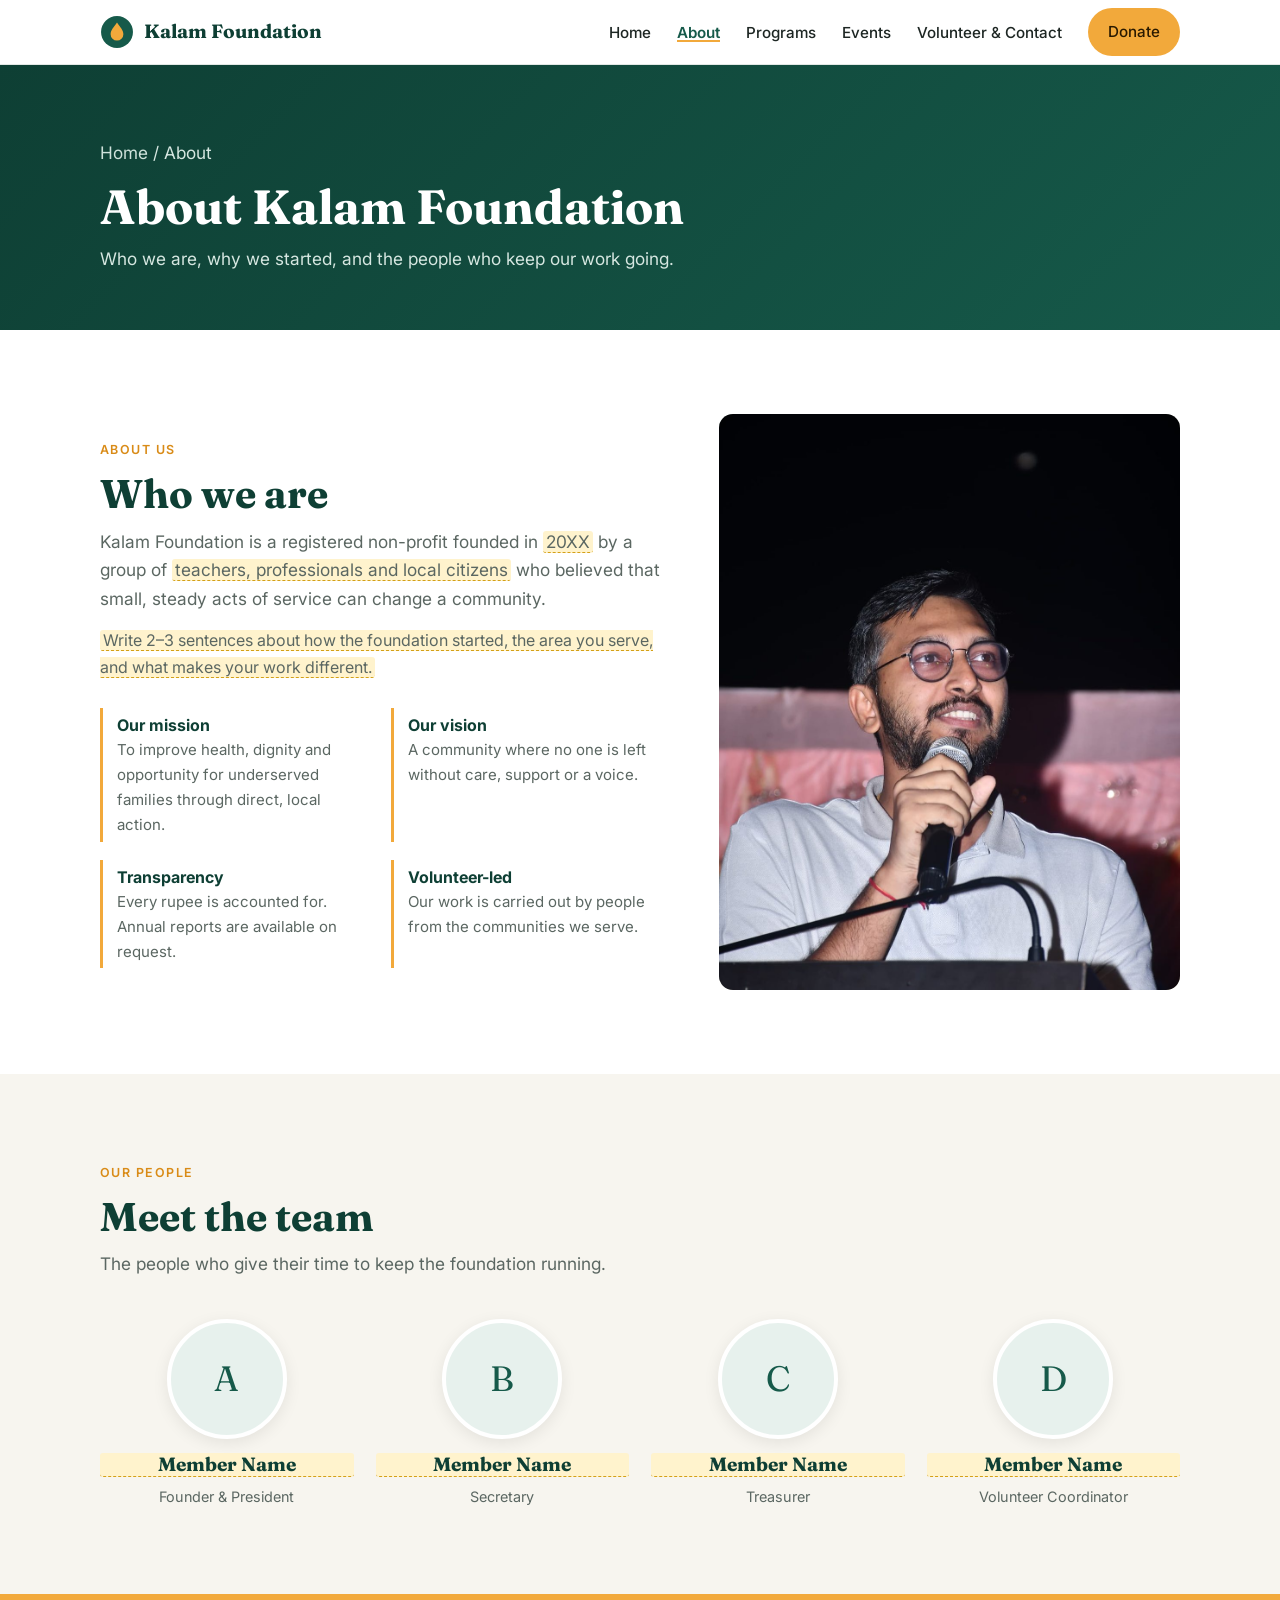
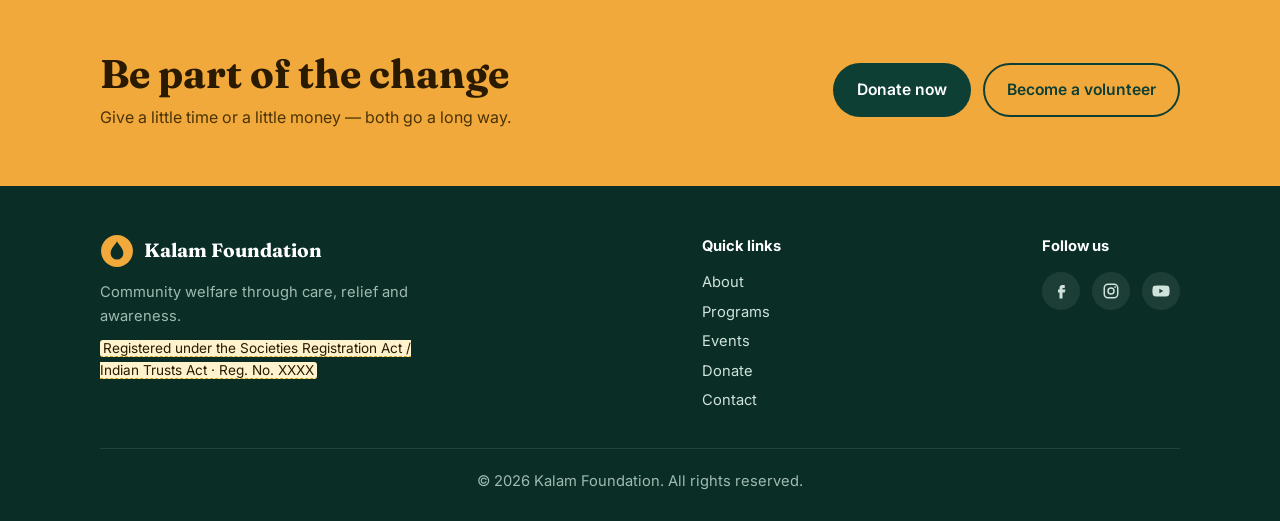
==== about.html @ 5aa760fb "Add files via upload" ====
<!doctype html>
<html lang="en">
<head>
<meta charset="utf-8">
<meta name="viewport" content="width=device-width, initial-scale=1">
<title>About Us — Kalam Foundation</title>
<meta name="description" content="Our story, mission and the team behind Kalam Foundation.">
<meta property="og:title" content="Kalam Foundation">
<meta property="og:description" content="Community welfare through health camps, relief drives and awareness programs.">
<link rel="icon" href="data:image/svg+xml,<svg xmlns='http://www.w3.org/2000/svg' viewBox='0 0 64 64'><circle cx='32' cy='32' r='30' fill='%23165a4a'/><path d='M32 14c-6 9-12 14-12 22a12 12 0 0 0 24 0c0-8-6-13-12-22z' fill='%23f2a93b'/></svg>">
<link rel="preconnect" href="https://fonts.googleapis.com">
<link rel="preconnect" href="https://fonts.gstatic.com" crossorigin>
<link href="https://fonts.googleapis.com/css2?family=Fraunces:opsz,wght@9..144,600;9..144,700&family=Inter:wght@400;500;600&display=swap" rel="stylesheet">
<link rel="stylesheet" href="style.css">
</head>
<body>
<!-- HOW TO EDIT: yellow-highlighted text (class="ph") is placeholder. Replace it, then delete class="ph". Styles are in style.css, scripts in main.js. -->
<header>
  <nav class="wrap nav">
    <a href="index.html" class="brand">
      <svg viewBox="0 0 64 64" aria-hidden="true"><circle cx="32" cy="32" r="30" fill="#165a4a"/><path d="M32 14c-6 9-12 14-12 22a12 12 0 0 0 24 0c0-8-6-13-12-22z" fill="#f2a93b"/></svg>
      Kalam Foundation
    </a>
    <button class="burger" aria-label="Open menu" onclick="document.querySelector('.menu').classList.toggle('open')"><span></span><span></span><span></span></button>
    <ul class="menu">
      <li><a href="index.html" data-page="index">Home</a></li>
      <li><a href="about.html" data-page="about">About</a></li>
      <li><a href="programs.html" data-page="programs">Programs</a></li>
      <li><a href="events.html" data-page="events">Events</a></li>
      <li><a href="contact.html" data-page="contact">Volunteer &amp; Contact</a></li>
      <li><a href="donate.html" class="btn btn-primary">Donate</a></li>
    </ul>
  </nav>
</header>

<main>

<section class="page-hero">
  <div class="wrap">
    <p class="crumbs"><a href="index.html">Home</a> / About</p>
    <h1>About Kalam Foundation</h1>
    <p>Who we are, why we started, and the people who keep our work going.</p>
  </div>
</section>


<!-- ABOUT -->
<section id="about">
  <div class="wrap about-grid">
    <div>
      <span class="eyebrow">About us</span>
      <h2>Who we are</h2>
      <p class="lead">Kalam Foundation is a registered non-profit founded in <span class="ph">20XX</span> by a group of <span class="ph">teachers, professionals and local citizens</span> who believed that small, steady acts of service can change a community.</p>
      <p style="margin-top:14px;color:var(--muted)"><span class="ph">Write 2–3 sentences about how the foundation started, the area you serve, and what makes your work different.</span></p>
      <div class="pillars">
        <div class="pillar"><strong>Our mission</strong><p>To improve health, dignity and opportunity for underserved families through direct, local action.</p></div>
        <div class="pillar"><strong>Our vision</strong><p>A community where no one is left without care, support or a voice.</p></div>
        <div class="pillar"><strong>Transparency</strong><p>Every rupee is accounted for. Annual reports are available on request.</p></div>
        <div class="pillar"><strong>Volunteer-led</strong><p>Our work is carried out by people from the communities we serve.</p></div>
      </div>
    </div>
    <img class="photo" src="images/speaker.jpg" alt="Speaker addressing the audience at a Kalam Foundation event" loading="lazy" style="object-fit:cover;aspect-ratio:4/5;object-position:center 30%">
  </div>
</section>

<!-- TEAM -->
<section id="team" class="soft">
  <div class="wrap">
    <span class="eyebrow">Our people</span>
    <h2>Meet the team</h2>
    <p class="lead">The people who give their time to keep the foundation running.</p>
    <div class="team">
      <div class="member"><div class="avatar">A</div><h3 class="ph">Member Name</h3><span>Founder &amp; President</span></div>
      <div class="member"><div class="avatar">B</div><h3 class="ph">Member Name</h3><span>Secretary</span></div>
      <div class="member"><div class="avatar">C</div><h3 class="ph">Member Name</h3><span>Treasurer</span></div>
      <div class="member"><div class="avatar">D</div><h3 class="ph">Member Name</h3><span>Volunteer Coordinator</span></div>
    </div>
    <!-- To use a real photo, replace <div class="avatar">A</div> with:
         <img class="avatar" src="images/name.jpg" alt="Member Name" style="object-fit:cover"> -->
  </div>
</section>

<section class="cta-band">
  <div class="wrap">
    <div><h2>Be part of the change</h2><p>Give a little time or a little money — both go a long way.</p></div>
    <div class="ctas"><a href="donate.html" class="btn btn-dark">Donate now</a><a href="contact.html#volunteer" class="btn btn-outline">Become a volunteer</a></div>
  </div>
</section>


</main>

<footer>
  <div class="wrap">
    <div class="foot">
      <div style="max-width:340px">
        <a href="index.html" class="brand"><svg viewBox="0 0 64 64" aria-hidden="true"><circle cx="32" cy="32" r="30" fill="#f2a93b"/><path d="M32 14c-6 9-12 14-12 22a12 12 0 0 0 24 0c0-8-6-13-12-22z" fill="#0a2e26"/></svg>Kalam Foundation</a>
        <p style="margin-top:12px">Community welfare through care, relief and awareness.</p>
        <p style="margin-top:8px;font-size:.85rem"><span class="ph">Registered under the Societies Registration Act / Indian Trusts Act · Reg. No. XXXX</span></p>
      </div>
      <div>
        <strong style="color:#fff">Quick links</strong>
        <p style="margin-top:10px;line-height:2"><a href="about.html">About</a><br><a href="programs.html">Programs</a><br><a href="events.html">Events</a><br><a href="donate.html">Donate</a><br><a href="contact.html">Contact</a></p>
      </div>
      <div>
        <strong style="color:#fff">Follow us</strong>
        <div class="social">
          <a href="#" aria-label="Facebook"><svg viewBox="0 0 24 24"><path d="M14 8h3V4h-3a4 4 0 0 0-4 4v2H8v4h2v8h4v-8h3l1-4h-4V8z"/></svg></a>
          <a href="#" aria-label="Instagram"><svg viewBox="0 0 24 24"><path d="M12 7a5 5 0 1 0 0 10 5 5 0 0 0 0-10zm0 8a3 3 0 1 1 0-6 3 3 0 0 1 0 6zm5.5-9.5a1.2 1.2 0 1 0 0 2.4 1.2 1.2 0 0 0 0-2.4zM16 2H8a6 6 0 0 0-6 6v8a6 6 0 0 0 6 6h8a6 6 0 0 0 6-6V8a6 6 0 0 0-6-6zm4 14a4 4 0 0 1-4 4H8a4 4 0 0 1-4-4V8a4 4 0 0 1 4-4h8a4 4 0 0 1 4 4z"/></svg></a>
          <a href="#" aria-label="YouTube"><svg viewBox="0 0 24 24"><path d="M23 7.2a3 3 0 0 0-2.1-2.1C19 4.6 12 4.6 12 4.6s-7 0-8.9.5A3 3 0 0 0 1 7.2 31 31 0 0 0 .5 12a31 31 0 0 0 .5 4.8 3 3 0 0 0 2.1 2.1c1.9.5 8.9.5 8.9.5s7 0 8.9-.5a3 3 0 0 0 2.1-2.1 31 31 0 0 0 .5-4.8 31 31 0 0 0-.5-4.8zM9.8 15V9l5.2 3z"/></svg></a>
        </div>
      </div>
    </div>
    <p class="copyright">© <span class="yr"></span> Kalam Foundation. All rights reserved.</p>
  </div>
</footer>
<script src="main.js"></script>
</body>
</html>
---- style.css ----
:root{
  --green:#165a4a; --green-dk:#0e3f34; --green-lt:#e7f1ed;
  --saffron:#f2a93b; --saffron-dk:#d98b17;
  --ink:#1d2623; --muted:#5b6762; --line:#e2e8e5;
  --bg:#ffffff; --bg-soft:#f7f5ef; --radius:14px;
  --max:1120px;
}
*{box-sizing:border-box;margin:0;padding:0}
html{scroll-behavior:smooth}
body{font-family:Inter,system-ui,sans-serif;color:var(--ink);background:var(--bg);line-height:1.65;font-size:16px}
img{max-width:100%;display:block}
a{color:var(--green)}
h1,h2,h3{font-family:Fraunces,Georgia,serif;line-height:1.2;color:var(--green-dk)}
h2{font-size:clamp(1.8rem,3.5vw,2.5rem);margin-bottom:.6rem}
h3{font-size:1.2rem;margin-bottom:.4rem}
.wrap{max-width:var(--max);margin:0 auto;padding:0 20px}
section{padding:84px 0;scroll-margin-top:64px}
.soft{background:var(--bg-soft)}
.eyebrow{display:inline-block;font-size:.78rem;font-weight:600;letter-spacing:.12em;text-transform:uppercase;color:var(--saffron-dk);margin-bottom:.6rem}
.lead{color:var(--muted);font-size:1.08rem;max-width:640px}
.ph{background:#fff3cd;border-bottom:1px dashed #d4a017;padding:0 3px;border-radius:3px} /* placeholder text — replace and remove class */

/* Buttons */
.btn{display:inline-flex;align-items:center;gap:8px;padding:12px 22px;border-radius:999px;font-weight:600;text-decoration:none;border:2px solid transparent;cursor:pointer;font-size:.98rem;transition:.2s}
.btn-primary{background:var(--saffron);color:#2a1a00}
.btn-primary:hover{background:var(--saffron-dk)}
.btn-ghost{border-color:currentColor;color:#fff}
.btn-ghost:hover{background:rgba(255,255,255,.12)}
.btn-green{background:var(--green);color:#fff}
.btn-green:hover{background:var(--green-dk)}

/* Header */
header{position:sticky;top:0;z-index:50;background:rgba(255,255,255,.95);backdrop-filter:blur(8px);border-bottom:1px solid var(--line)}
.nav{display:flex;align-items:center;justify-content:space-between;height:64px}
.brand{display:flex;align-items:center;gap:10px;text-decoration:none;font-family:Fraunces,serif;font-weight:700;font-size:1.2rem;color:var(--green-dk)}
.brand svg{width:34px;height:34px}
.menu{display:flex;gap:26px;list-style:none;align-items:center}
.menu a{text-decoration:none;color:var(--ink);font-weight:500;font-size:.95rem}
.menu a:hover{color:var(--green)}
.menu .btn{padding:9px 18px;color:#2a1a00}
.burger{display:none;background:none;border:0;cursor:pointer;padding:8px}
.burger span{display:block;width:24px;height:2px;background:var(--ink);margin:5px 0;transition:.2s}

/* Hero */
.hero{background:linear-gradient(135deg,var(--green-dk),var(--green) 60%,#21705d);color:#fff;padding:96px 0 0;position:relative;overflow:hidden}
.hero::after{content:"";position:absolute;right:-120px;top:-120px;width:420px;height:420px;border-radius:50%;background:radial-gradient(circle,rgba(242,169,59,.35),transparent 70%)}
.hero h1{color:#fff;font-size:clamp(2.3rem,5.5vw,3.8rem);max-width:760px}
.hero h1 em{font-style:normal;color:var(--saffron)}
.hero p{color:#d6e7e1;font-size:1.15rem;max-width:600px;margin:18px 0 30px}
.hero .ctas{display:flex;gap:14px;flex-wrap:wrap}
.stats{display:grid;grid-template-columns:repeat(4,1fr);gap:1px;background:rgba(255,255,255,.15);border-radius:var(--radius) var(--radius) 0 0;margin-top:72px;overflow:hidden;position:relative;z-index:1}
.stat{background:var(--green-dk);padding:26px 20px;text-align:center}
.stat b{display:block;font-family:Fraunces,serif;font-size:2rem;color:var(--saffron)}
.stat span{color:#c4dad2;font-size:.9rem}

/* About */
.about-grid{display:grid;grid-template-columns:1.1fr .9fr;gap:56px;align-items:center}
.photo{background:linear-gradient(135deg,#d9e8e2,#f3e6cc);border-radius:var(--radius);display:flex;align-items:center;justify-content:center;color:var(--muted);font-size:.9rem;text-align:center;aspect-ratio:4/3}
.pillars{display:grid;grid-template-columns:1fr 1fr;gap:18px;margin-top:28px}
.pillar{border-left:3px solid var(--saffron);padding:4px 0 4px 14px}
.pillar strong{display:block;color:var(--green-dk)}
.pillar p{color:var(--muted);font-size:.94rem}

/* Programs */
.cards{display:grid;grid-template-columns:repeat(3,1fr);gap:22px;margin-top:40px}
.card{background:#fff;border:1px solid var(--line);border-radius:var(--radius);padding:28px;transition:.2s}
.card:hover{transform:translateY(-4px);box-shadow:0 12px 30px rgba(22,90,74,.1)}
.icon{width:50px;height:50px;border-radius:12px;background:var(--green-lt);display:flex;align-items:center;justify-content:center;margin-bottom:16px}
.icon svg{width:26px;height:26px;stroke:var(--green);fill:none;stroke-width:2;stroke-linecap:round;stroke-linejoin:round}
.card p{color:var(--muted);font-size:.95rem}

/* Events */
.events{display:grid;grid-template-columns:repeat(3,1fr);gap:20px;margin-top:40px}
.event{display:flex;gap:16px;background:#fff;border-radius:var(--radius);padding:20px;border:1px solid var(--line)}
.date{flex:none;width:62px;text-align:center;background:var(--green);color:#fff;border-radius:10px;padding:8px 0;line-height:1.1}
.date b{display:block;font-size:1.5rem;font-family:Fraunces,serif}
.date small{font-size:.75rem;text-transform:uppercase;letter-spacing:.08em}
.event p{color:var(--muted);font-size:.9rem}
.gallery{display:grid;grid-template-columns:repeat(4,1fr);gap:12px;margin-top:48px}
.gallery .photo{aspect-ratio:1}
.gallery .photo:nth-child(1){grid-column:span 2;grid-row:span 2;aspect-ratio:auto}

/* Team */
.team{display:grid;grid-template-columns:repeat(4,1fr);gap:22px;margin-top:40px}
.member{text-align:center}
.avatar{width:120px;height:120px;border-radius:50%;margin:0 auto 14px;background:var(--green-lt);display:flex;align-items:center;justify-content:center;font-family:Fraunces,serif;font-size:2.2rem;color:var(--green);border:4px solid #fff;box-shadow:0 4px 16px rgba(0,0,0,.08)}
.member span{color:var(--muted);font-size:.9rem}

/* Donate */
.donate{background:var(--green-dk);color:#fff}
.donate h2{color:#fff}
.donate .lead{color:#c4dad2}
.donate-grid{display:grid;grid-template-columns:1fr 1fr;gap:28px;margin-top:40px}
.panel{background:rgba(255,255,255,.06);border:1px solid rgba(255,255,255,.14);border-radius:var(--radius);padding:30px}
.panel h3{color:#fff}
.qr{width:180px;height:180px;background:#fff;border-radius:12px;margin:18px 0;display:flex;align-items:center;justify-content:center;color:#666;font-size:.85rem;text-align:center;padding:10px}
.upi{display:flex;gap:10px;align-items:center;flex-wrap:wrap}
.upi code{background:rgba(255,255,255,.1);padding:8px 12px;border-radius:8px;font-size:1rem}
.copy{background:var(--saffron);border:0;border-radius:8px;padding:8px 14px;font-weight:600;cursor:pointer}
.bank{width:100%;border-collapse:collapse;margin-top:12px}
.bank td{padding:10px 0;border-bottom:1px solid rgba(255,255,255,.12);font-size:.95rem}
.bank td:first-child{color:#a9c5bb;width:42%}
.note{margin-top:18px;font-size:.88rem;color:#a9c5bb}
.donate .ph,.stat .ph,.date .ph,footer .ph{color:#2a1a00}

/* Volunteer & Contact */
.vc-grid{display:grid;grid-template-columns:1.2fr .8fr;gap:48px;margin-top:40px}
form{display:grid;grid-template-columns:1fr 1fr;gap:16px}
label{font-size:.88rem;font-weight:600;display:block;margin-bottom:6px}
input,select,textarea{width:100%;padding:12px 14px;border:1px solid var(--line);border-radius:10px;font:inherit;background:#fff}
input:focus,select:focus,textarea:focus{outline:2px solid var(--green);border-color:transparent}
.full{grid-column:1/-1}
.contact-list{list-style:none;display:grid;gap:18px}
.contact-list li{display:flex;gap:14px}
.contact-list .icon{flex:none;margin:0;width:44px;height:44px}
.contact-list small{display:block;color:var(--muted)}
.map{margin-top:24px;border-radius:var(--radius);overflow:hidden;aspect-ratio:16/10}
.wa{background:#25d366;color:#fff;margin-top:20px}
.wa:hover{background:#1ebe5b}

/* Footer */
footer{background:#0a2e26;color:#9fbab1;padding:48px 0 28px;font-size:.92rem}
.foot{display:flex;justify-content:space-between;gap:30px;flex-wrap:wrap}
footer .brand{color:#fff}
footer a{color:#cfe2db;text-decoration:none}
.social{display:flex;gap:12px;margin-top:14px}
.social a{width:38px;height:38px;border-radius:50%;background:rgba(255,255,255,.08);display:flex;align-items:center;justify-content:center}
.social svg{width:18px;height:18px;fill:#cfe2db}
.copyright{border-top:1px solid rgba(255,255,255,.1);margin-top:32px;padding-top:20px;text-align:center}

/* Responsive */
@media (max-width:900px){
  .about-grid,.donate-grid,.vc-grid{grid-template-columns:1fr}
  .cards,.events{grid-template-columns:1fr 1fr}
  .team{grid-template-columns:1fr 1fr}
  .stats{grid-template-columns:1fr 1fr}
}
@media (max-width:760px){
  .burger{display:block}
  .menu{position:fixed;inset:64px 0 auto 0;flex-direction:column;background:#fff;padding:20px;gap:18px;border-bottom:1px solid var(--line);transform:translateY(-130%);transition:.25s}
  .menu.open{transform:none}
  section{padding:64px 0}
  .cards,.events,form{grid-template-columns:1fr}
  .gallery{grid-template-columns:1fr 1fr}
  .pillars{grid-template-columns:1fr}
}
/* Slider */
.ks-section{padding:48px 20px 0}
.ks{position:relative;max-width:1120px;margin:0 auto;border-radius:16px;overflow:hidden;aspect-ratio:16/7;background:linear-gradient(135deg,#d9e8e2,#f3e6cc);touch-action:pan-y}
.ks-track{display:flex;height:100%;transition:transform .6s ease}
.ks-slide{flex:0 0 100%;height:100%;position:relative;margin:0}
.ks-slide img{width:100%;height:100%;object-fit:cover;display:block}
.ks-slide figcaption{position:absolute;left:0;right:0;bottom:0;padding:48px 28px 44px;color:#fff;font-family:Fraunces,Georgia,serif;font-size:clamp(1.05rem,2.4vw,1.6rem);background:linear-gradient(transparent,rgba(0,0,0,.6))}
.ks-btn{position:absolute;top:50%;transform:translateY(-50%);width:44px;height:44px;border-radius:50%;border:0;background:rgba(255,255,255,.85);color:#0e3f34;font-size:18px;cursor:pointer;box-shadow:0 2px 10px rgba(0,0,0,.2)}
.ks-btn:hover{background:#fff}
.ks-prev{left:14px}.ks-next{right:14px}
.ks-dots{position:absolute;bottom:14px;left:0;right:0;display:flex;justify-content:center;gap:8px}
.ks-dots button{width:10px;height:10px;border-radius:50%;border:0;background:rgba(255,255,255,.55);cursor:pointer;padding:0;transition:.3s}
.ks-dots button.on{background:#f2a93b;width:26px;border-radius:5px}
@media (max-width:760px){
  .ks-section{padding:32px 16px 0}
  .ks{aspect-ratio:4/3;border-radius:12px}
  .ks-btn{width:36px;height:36px;font-size:15px}
  .ks-slide figcaption{padding:40px 16px 36px}
}
/* Multi-page additions */
.menu a.active{color:var(--green);font-weight:600;box-shadow:inset 0 -2px 0 var(--saffron)}
.page-hero{background:linear-gradient(135deg,var(--green-dk),var(--green));color:#fff;padding:64px 0 56px}
.page-hero h1{color:#fff;font-size:clamp(2rem,4.5vw,3rem)}
.page-hero p{color:#d6e7e1;max-width:620px;margin-top:10px;font-size:1.08rem}
.crumbs{font-size:.85rem;color:#a9c5bb;margin-bottom:10px}
.crumbs a{color:#cfe2db;text-decoration:none}
.more{display:inline-block;margin-top:28px;font-weight:600;text-decoration:none}
.more:hover{text-decoration:underline}
.cta-band{background:var(--saffron);padding:56px 0}
.cta-band .wrap{display:flex;justify-content:space-between;align-items:center;gap:24px;flex-wrap:wrap}
.cta-band h2{color:#2a1a00;margin:0}
.cta-band p{color:#4a3305;margin-top:6px}
.cta-band .ctas{display:flex;gap:12px;flex-wrap:wrap}
.btn-dark{background:var(--green-dk);color:#fff}
.btn-dark:hover{background:#000}
.btn-outline{border-color:var(--green-dk);color:var(--green-dk)}
.btn-outline:hover{background:rgba(0,0,0,.06)}
.gallery .photo{width:100%;height:100%}
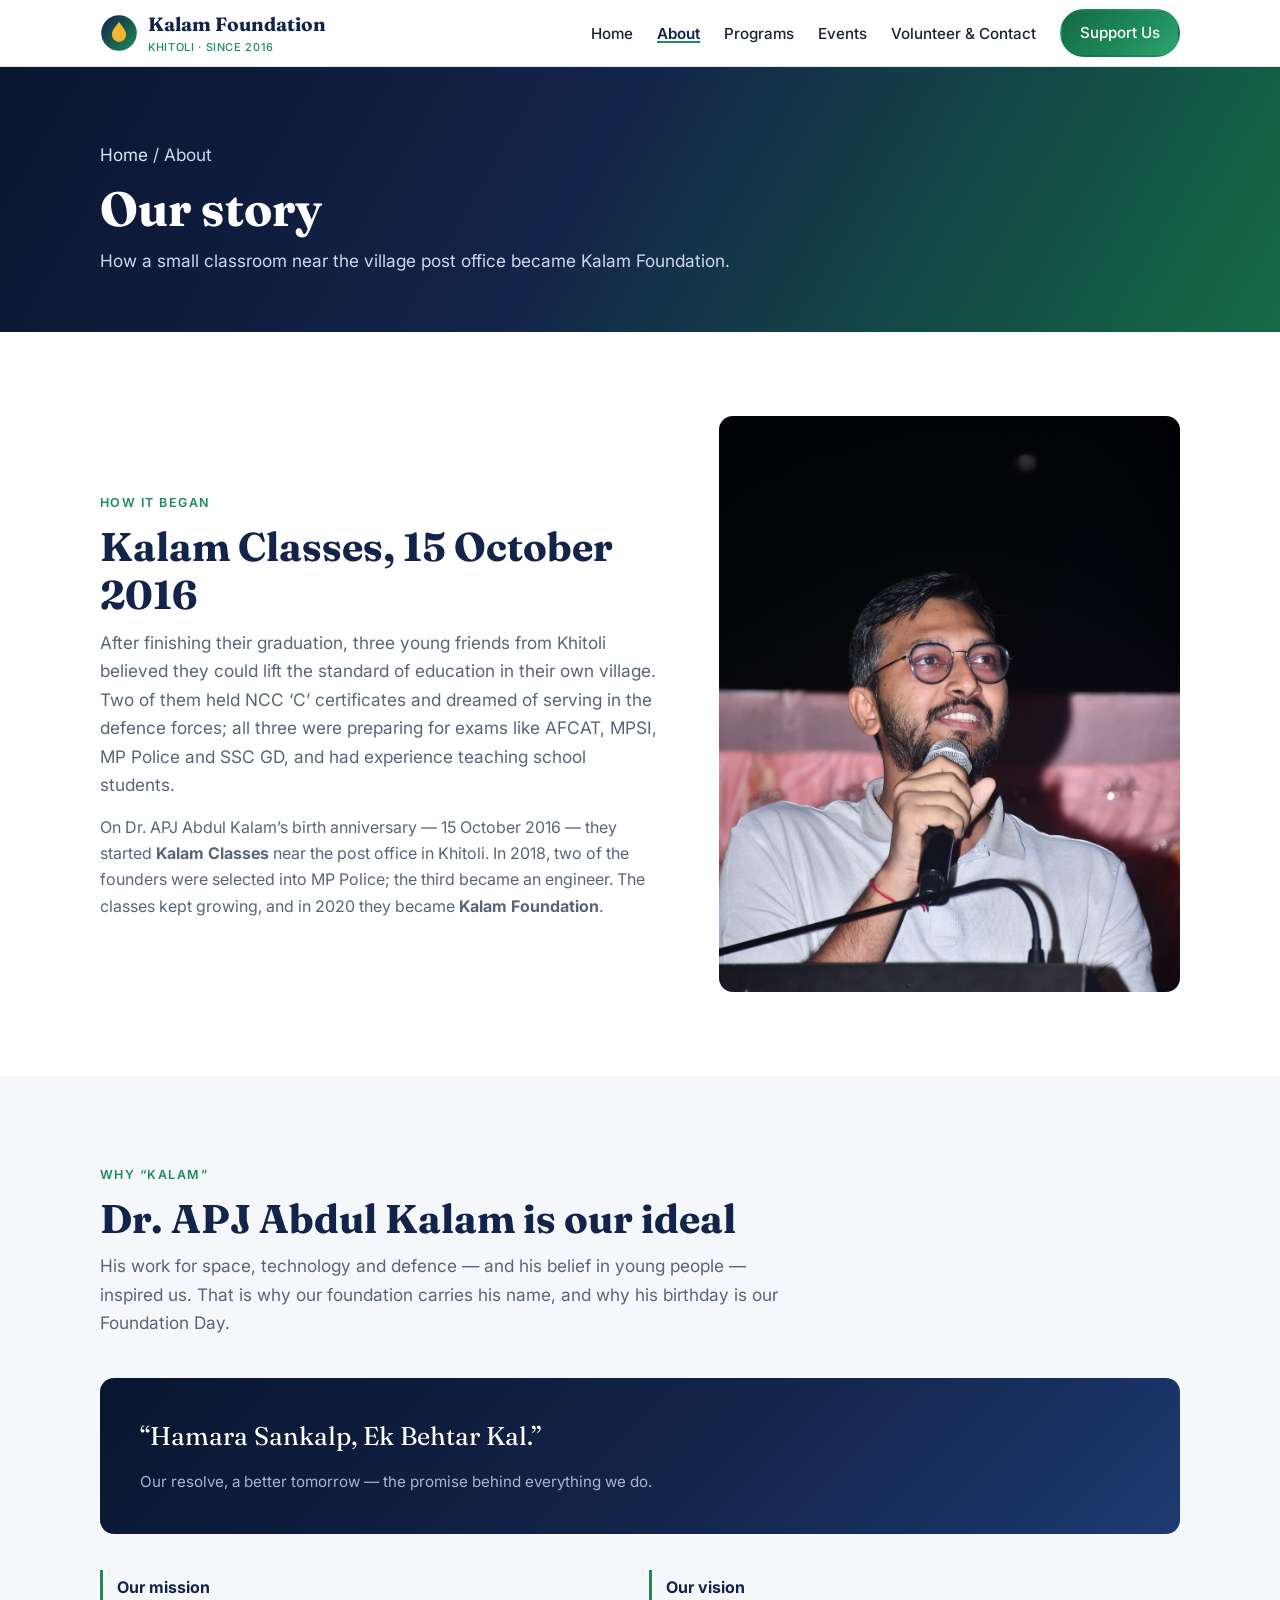
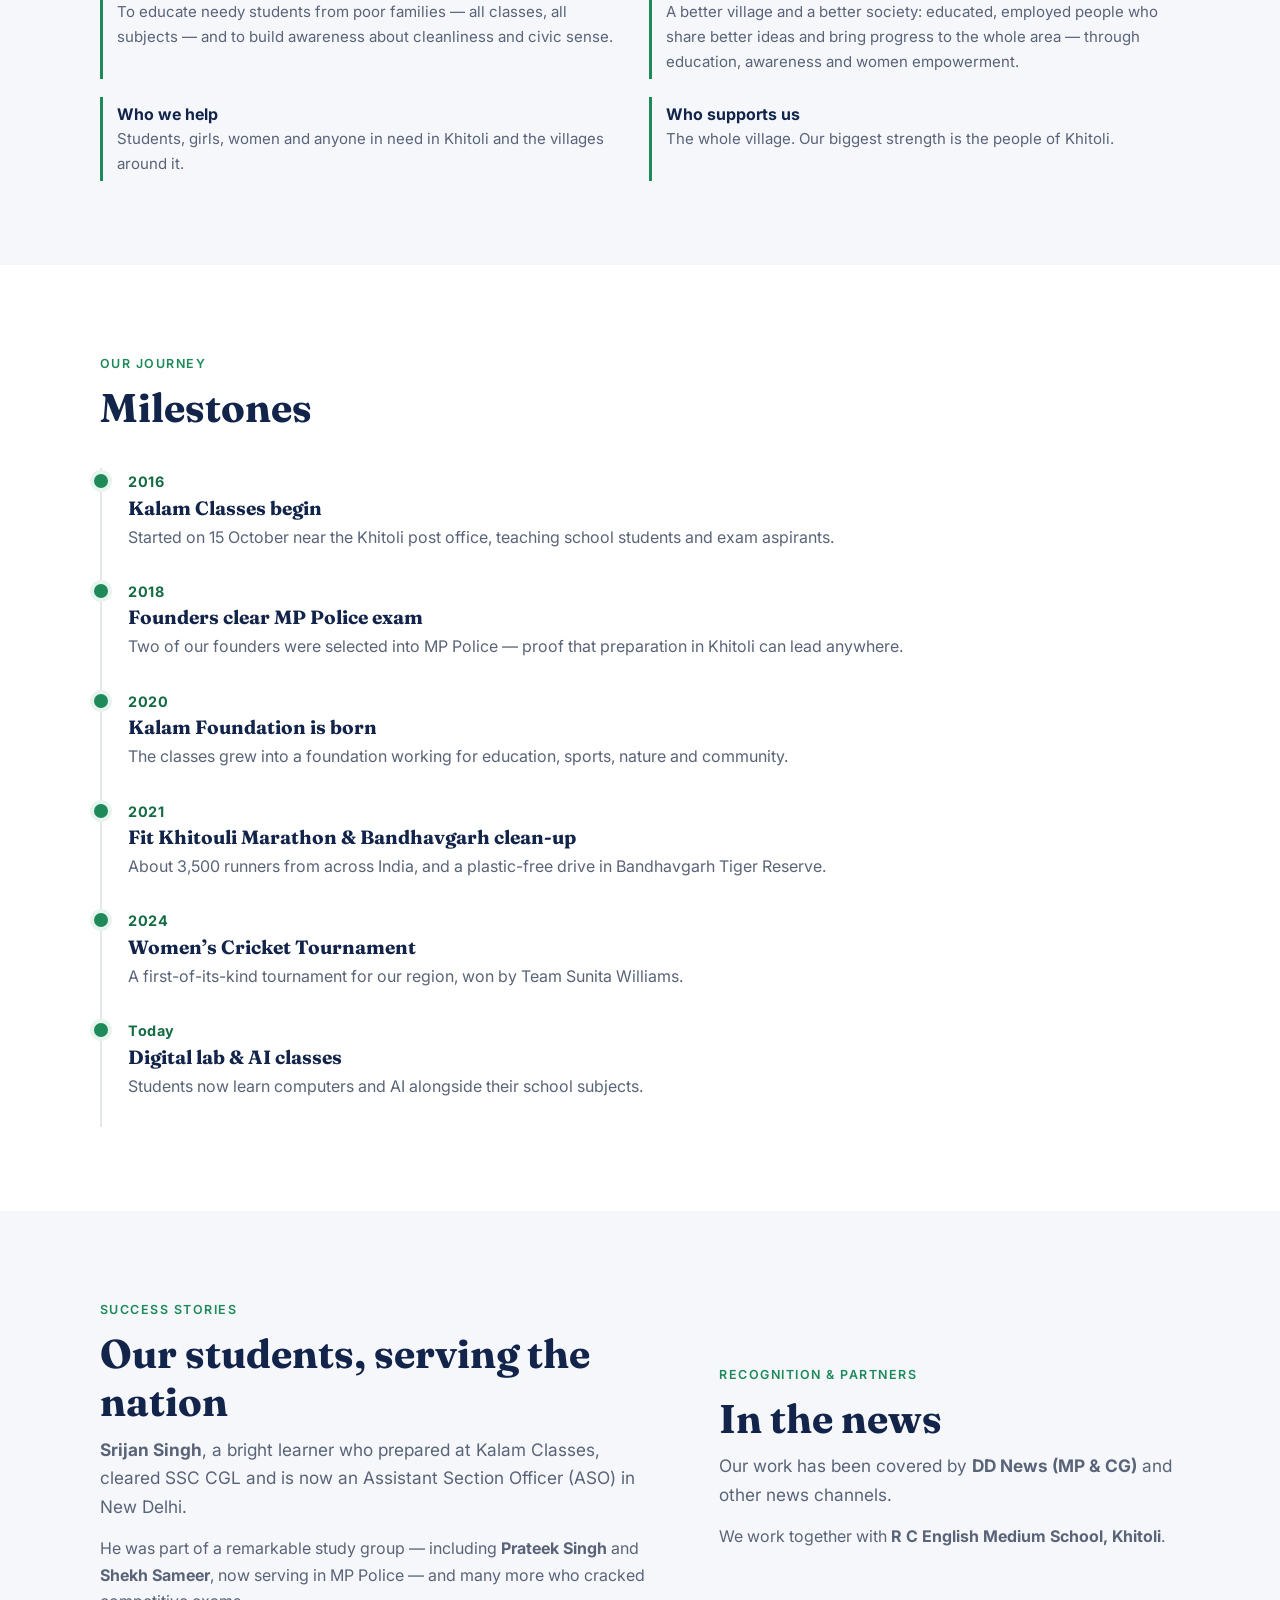
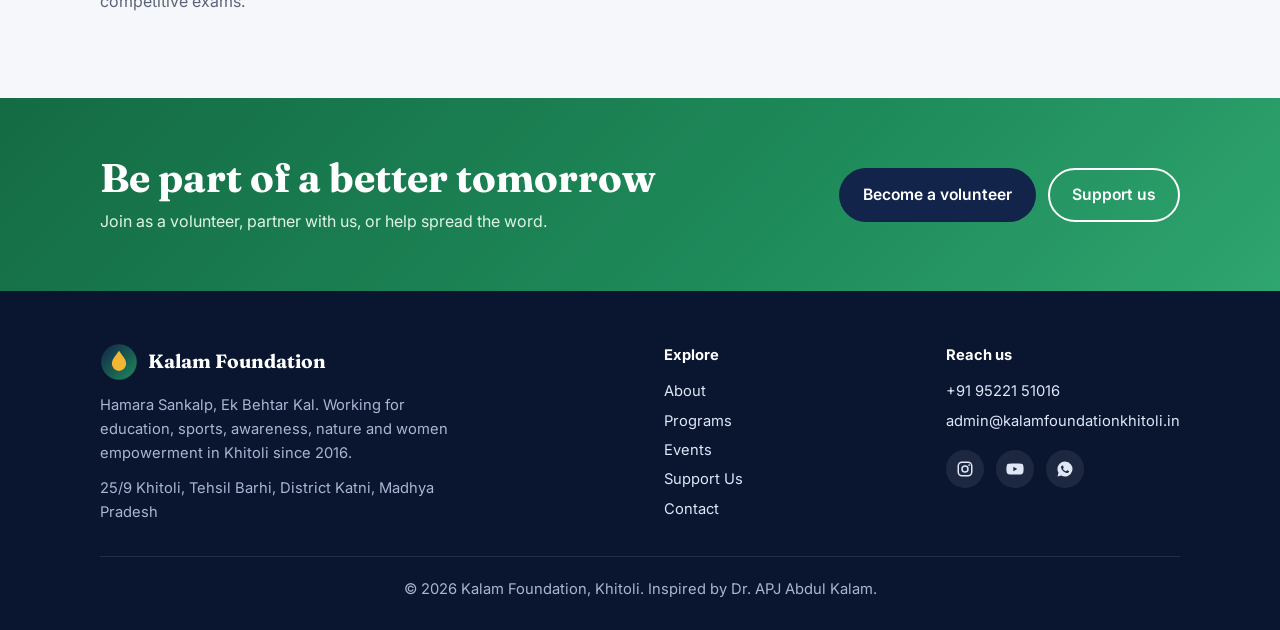
==== commit 18f214e5: "Add files via upload" ====
--- a/about.html
+++ b/about.html
@@ -3,24 +3,23 @@
 <head>
 <meta charset="utf-8">
 <meta name="viewport" content="width=device-width, initial-scale=1">
-<title>About Us — Kalam Foundation</title>
-<meta name="description" content="Our story, mission and the team behind Kalam Foundation.">
-<meta property="og:title" content="Kalam Foundation">
-<meta property="og:description" content="Community welfare through health camps, relief drives and awareness programs.">
-<link rel="icon" href="data:image/svg+xml,<svg xmlns='http://www.w3.org/2000/svg' viewBox='0 0 64 64'><circle cx='32' cy='32' r='30' fill='%23165a4a'/><path d='M32 14c-6 9-12 14-12 22a12 12 0 0 0 24 0c0-8-6-13-12-22z' fill='%23f2a93b'/></svg>">
+<title>Our Story — Kalam Foundation, Khitoli</title>
+<meta name="description" content="How Kalam Classes, started on 15 October 2016 in Khitoli, became Kalam Foundation.">
+<meta property="og:title" content="Our Story — Kalam Foundation, Khitoli">
+<meta property="og:description" content="How Kalam Classes, started on 15 October 2016 in Khitoli, became Kalam Foundation.">
+<meta property="og:image" content="https://kalamfoundationkhitoli.in/images/cultural-program.jpg">
+<meta name="theme-color" content="#13244a">
+<link rel="icon" href="data:image/svg+xml,<svg xmlns='http://www.w3.org/2000/svg' viewBox='0 0 64 64'><circle cx='32' cy='32' r='30' fill='%2313244a'/><path d='M32 13c-6 9-12 14-12 22a12 12 0 0 0 24 0c0-8-6-13-12-22z' fill='%23f2b632'/></svg>">
 <link rel="preconnect" href="https://fonts.googleapis.com">
 <link rel="preconnect" href="https://fonts.gstatic.com" crossorigin>
-<link href="https://fonts.googleapis.com/css2?family=Fraunces:opsz,wght@9..144,600;9..144,700&family=Inter:wght@400;500;600&display=swap" rel="stylesheet">
+<link href="https://fonts.googleapis.com/css2?family=Fraunces:opsz,wght@9..144,600;9..144,700&family=Inter:wght@400;500;600;700&display=swap" rel="stylesheet">
 <link rel="stylesheet" href="style.css">
 </head>
 <body>
-<!-- HOW TO EDIT: yellow-highlighted text (class="ph") is placeholder. Replace it, then delete class="ph". Styles are in style.css, scripts in main.js. -->
+<!-- Edit text directly in this file. Colours & layout: style.css. Slider & menu: main.js -->
 <header>
   <nav class="wrap nav">
-    <a href="index.html" class="brand">
-      <svg viewBox="0 0 64 64" aria-hidden="true"><circle cx="32" cy="32" r="30" fill="#165a4a"/><path d="M32 14c-6 9-12 14-12 22a12 12 0 0 0 24 0c0-8-6-13-12-22z" fill="#f2a93b"/></svg>
-      Kalam Foundation
-    </a>
+    <a href="index.html" class="brand"><svg viewBox="0 0 64 64" aria-hidden="true"><defs><linearGradient id="lg" x1="0" y1="0" x2="1" y2="1"><stop offset="0" stop-color="#13244a"/><stop offset="1" stop-color="#1e8a5a"/></linearGradient></defs><circle cx="32" cy="32" r="30" fill="url(#lg)"/><path d="M32 13c-6 9-12 14-12 22a12 12 0 0 0 24 0c0-8-6-13-12-22z" fill="#f2b632"/></svg><span>Kalam Foundation<small>Khitoli · Since 2016</small></span></a>
     <button class="burger" aria-label="Open menu" onclick="document.querySelector('.menu').classList.toggle('open')"><span></span><span></span><span></span></button>
     <ul class="menu">
       <li><a href="index.html" data-page="index">Home</a></li>
@@ -28,7 +27,7 @@
       <li><a href="programs.html" data-page="programs">Programs</a></li>
       <li><a href="events.html" data-page="events">Events</a></li>
       <li><a href="contact.html" data-page="contact">Volunteer &amp; Contact</a></li>
-      <li><a href="donate.html" class="btn btn-primary">Donate</a></li>
+      <li><a href="support.html" class="btn btn-primary">Support Us</a></li>
     </ul>
   </nav>
 </header>
@@ -38,80 +37,105 @@
 <section class="page-hero">
   <div class="wrap">
     <p class="crumbs"><a href="index.html">Home</a> / About</p>
-    <h1>About Kalam Foundation</h1>
-    <p>Who we are, why we started, and the people who keep our work going.</p>
+    <h1>Our story</h1>
+    <p>How a small classroom near the village post office became Kalam Foundation.</p>
   </div>
 </section>
 
-
-<!-- ABOUT -->
-<section id="about">
-  <div class="wrap about-grid">
+<section>
+  <div class="wrap split">
     <div>
-      <span class="eyebrow">About us</span>
-      <h2>Who we are</h2>
-      <p class="lead">Kalam Foundation is a registered non-profit founded in <span class="ph">20XX</span> by a group of <span class="ph">teachers, professionals and local citizens</span> who believed that small, steady acts of service can change a community.</p>
-      <p style="margin-top:14px;color:var(--muted)"><span class="ph">Write 2–3 sentences about how the foundation started, the area you serve, and what makes your work different.</span></p>
-      <div class="pillars">
-        <div class="pillar"><strong>Our mission</strong><p>To improve health, dignity and opportunity for underserved families through direct, local action.</p></div>
-        <div class="pillar"><strong>Our vision</strong><p>A community where no one is left without care, support or a voice.</p></div>
-        <div class="pillar"><strong>Transparency</strong><p>Every rupee is accounted for. Annual reports are available on request.</p></div>
-        <div class="pillar"><strong>Volunteer-led</strong><p>Our work is carried out by people from the communities we serve.</p></div>
-      </div>
+      <span class="eyebrow">How it began</span>
+      <h2>Kalam Classes, 15 October 2016</h2>
+      <p class="lead">After finishing their graduation, three young friends from Khitoli believed they could lift the standard of education in their own village. Two of them held NCC ‘C’ certificates and dreamed of serving in the defence forces; all three were preparing for exams like AFCAT, MPSI, MP Police and SSC GD, and had experience teaching school students.</p>
+      <p class="muted" style="margin-top:14px">On Dr. APJ Abdul Kalam’s birth anniversary — 15 October 2016 — they started <b>Kalam Classes</b> near the post office in Khitoli. In 2018, two of the founders were selected into MP Police; the third became an engineer. The classes kept growing, and in 2020 they became <b>Kalam Foundation</b>.</p>
     </div>
-    <img class="photo" src="images/speaker.jpg" alt="Speaker addressing the audience at a Kalam Foundation event" loading="lazy" style="object-fit:cover;aspect-ratio:4/5;object-position:center 30%">
+    <img class="photo" src="images/speaker.jpg" alt="Speaking to the audience at a Kalam Foundation event" loading="lazy" style="aspect-ratio:4/5;object-position:center 30%">
   </div>
 </section>
 
-<!-- TEAM -->
-<section id="team" class="soft">
+<section class="soft">
   <div class="wrap">
-    <span class="eyebrow">Our people</span>
-    <h2>Meet the team</h2>
-    <p class="lead">The people who give their time to keep the foundation running.</p>
-    <div class="team">
-      <div class="member"><div class="avatar">A</div><h3 class="ph">Member Name</h3><span>Founder &amp; President</span></div>
-      <div class="member"><div class="avatar">B</div><h3 class="ph">Member Name</h3><span>Secretary</span></div>
-      <div class="member"><div class="avatar">C</div><h3 class="ph">Member Name</h3><span>Treasurer</span></div>
-      <div class="member"><div class="avatar">D</div><h3 class="ph">Member Name</h3><span>Volunteer Coordinator</span></div>
+    <span class="eyebrow">Why “Kalam”</span>
+    <h2>Dr. APJ Abdul Kalam is our ideal</h2>
+    <p class="lead">His work for space, technology and defence — and his belief in young people — inspired us. That is why our foundation carries his name, and why his birthday is our Foundation Day.</p>
+    <div class="quote">
+      <p>“Hamara Sankalp, Ek Behtar Kal.”</p>
+      <span>Our resolve, a better tomorrow — the promise behind everything we do.</span>
     </div>
-    <!-- To use a real photo, replace <div class="avatar">A</div> with:
-         <img class="avatar" src="images/name.jpg" alt="Member Name" style="object-fit:cover"> -->
+    <div class="pillars" style="margin-top:36px">
+      <div class="pillar"><strong>Our mission</strong><p>To educate needy students from poor families — all classes, all subjects — and to build awareness about cleanliness and civic sense.</p></div>
+      <div class="pillar"><strong>Our vision</strong><p>A better village and a better society: educated, employed people who share better ideas and bring progress to the whole area — through education, awareness and women empowerment.</p></div>
+      <div class="pillar"><strong>Who we help</strong><p>Students, girls, women and anyone in need in Khitoli and the villages around it.</p></div>
+      <div class="pillar"><strong>Who supports us</strong><p>The whole village. Our biggest strength is the people of Khitoli.</p></div>
+    </div>
+  </div>
+</section>
+
+<section>
+  <div class="wrap">
+    <span class="eyebrow">Our journey</span>
+    <h2>Milestones</h2>
+    <ul class="timeline">
+      <li><span class="when">2016</span><h3>Kalam Classes begin</h3><p>Started on 15 October near the Khitoli post office, teaching school students and exam aspirants.</p></li>
+      <li><span class="when">2018</span><h3>Founders clear MP Police exam</h3><p>Two of our founders were selected into MP Police — proof that preparation in Khitoli can lead anywhere.</p></li>
+      <li><span class="when">2020</span><h3>Kalam Foundation is born</h3><p>The classes grew into a foundation working for education, sports, nature and community.</p></li>
+      <li><span class="when">2021</span><h3>Fit Khitouli Marathon &amp; Bandhavgarh clean-up</h3><p>About 3,500 runners from across India, and a plastic-free drive in Bandhavgarh Tiger Reserve.</p></li>
+      <li><span class="when">2024</span><h3>Women’s Cricket Tournament</h3><p>A first-of-its-kind tournament for our region, won by Team Sunita Williams.</p></li>
+      <li><span class="when">Today</span><h3>Digital lab &amp; AI classes</h3><p>Students now learn computers and AI alongside their school subjects.</p></li>
+    </ul>
+  </div>
+</section>
+
+<section class="soft">
+  <div class="wrap split">
+    <div>
+      <span class="eyebrow">Success stories</span>
+      <h2>Our students, serving the nation</h2>
+      <p class="lead"><b>Srijan Singh</b>, a bright learner who prepared at Kalam Classes, cleared SSC CGL and is now an Assistant Section Officer (ASO) in New Delhi.</p>
+      <p class="muted" style="margin-top:14px">He was part of a remarkable study group — including <b>Prateek Singh</b> and <b>Shekh Sameer</b>, now serving in MP Police — and many more who cracked competitive exams.</p>
+    </div>
+    <div>
+      <span class="eyebrow">Recognition &amp; partners</span>
+      <h2>In the news</h2>
+      <p class="lead">Our work has been covered by <b>DD News (MP &amp; CG)</b> and other news channels.</p>
+      <p class="muted" style="margin-top:14px">We work together with <b>R C English Medium School, Khitoli</b>.</p>
+    </div>
   </div>
 </section>
 
 <section class="cta-band">
   <div class="wrap">
-    <div><h2>Be part of the change</h2><p>Give a little time or a little money — both go a long way.</p></div>
-    <div class="ctas"><a href="donate.html" class="btn btn-dark">Donate now</a><a href="contact.html#volunteer" class="btn btn-outline">Become a volunteer</a></div>
+    <div><h2>Be part of a better tomorrow</h2><p>Join as a volunteer, partner with us, or help spread the word.</p></div>
+    <div class="ctas"><a href="contact.html#volunteer" class="btn btn-navy">Become a volunteer</a><a href="support.html" class="btn btn-outline">Support us</a></div>
   </div>
 </section>
-
 
 </main>
 
 <footer>
   <div class="wrap">
     <div class="foot">
-      <div style="max-width:340px">
-        <a href="index.html" class="brand"><svg viewBox="0 0 64 64" aria-hidden="true"><circle cx="32" cy="32" r="30" fill="#f2a93b"/><path d="M32 14c-6 9-12 14-12 22a12 12 0 0 0 24 0c0-8-6-13-12-22z" fill="#0a2e26"/></svg>Kalam Foundation</a>
-        <p style="margin-top:12px">Community welfare through care, relief and awareness.</p>
-        <p style="margin-top:8px;font-size:.85rem"><span class="ph">Registered under the Societies Registration Act / Indian Trusts Act · Reg. No. XXXX</span></p>
+      <div style="max-width:360px">
+        <a href="index.html" class="brand"><svg viewBox="0 0 64 64" aria-hidden="true"><defs><linearGradient id="lg" x1="0" y1="0" x2="1" y2="1"><stop offset="0" stop-color="#13244a"/><stop offset="1" stop-color="#1e8a5a"/></linearGradient></defs><circle cx="32" cy="32" r="30" fill="url(#lg)"/><path d="M32 13c-6 9-12 14-12 22a12 12 0 0 0 24 0c0-8-6-13-12-22z" fill="#f2b632"/></svg>Kalam Foundation</a>
+        <p style="margin-top:12px">Hamara Sankalp, Ek Behtar Kal. Working for education, sports, awareness, nature and women empowerment in Khitoli since 2016.</p>
+        <p style="margin-top:10px">25/9 Khitoli, Tehsil Barhi, District Katni, Madhya Pradesh</p>
       </div>
       <div>
-        <strong style="color:#fff">Quick links</strong>
-        <p style="margin-top:10px;line-height:2"><a href="about.html">About</a><br><a href="programs.html">Programs</a><br><a href="events.html">Events</a><br><a href="donate.html">Donate</a><br><a href="contact.html">Contact</a></p>
+        <strong style="color:#fff">Explore</strong>
+        <p style="margin-top:10px;line-height:2"><a href="about.html">About</a><br><a href="programs.html">Programs</a><br><a href="events.html">Events</a><br><a href="support.html">Support Us</a><br><a href="contact.html">Contact</a></p>
       </div>
       <div>
-        <strong style="color:#fff">Follow us</strong>
+        <strong style="color:#fff">Reach us</strong>
+        <p style="margin-top:10px;line-height:2"><a href="tel:+919522151016">+91 95221 51016</a><br><a href="mailto:admin@kalamfoundationkhitoli.in">admin@kalamfoundationkhitoli.in</a></p>
         <div class="social">
-          <a href="#" aria-label="Facebook"><svg viewBox="0 0 24 24"><path d="M14 8h3V4h-3a4 4 0 0 0-4 4v2H8v4h2v8h4v-8h3l1-4h-4V8z"/></svg></a>
-          <a href="#" aria-label="Instagram"><svg viewBox="0 0 24 24"><path d="M12 7a5 5 0 1 0 0 10 5 5 0 0 0 0-10zm0 8a3 3 0 1 1 0-6 3 3 0 0 1 0 6zm5.5-9.5a1.2 1.2 0 1 0 0 2.4 1.2 1.2 0 0 0 0-2.4zM16 2H8a6 6 0 0 0-6 6v8a6 6 0 0 0 6 6h8a6 6 0 0 0 6-6V8a6 6 0 0 0-6-6zm4 14a4 4 0 0 1-4 4H8a4 4 0 0 1-4-4V8a4 4 0 0 1 4-4h8a4 4 0 0 1 4 4z"/></svg></a>
-          <a href="#" aria-label="YouTube"><svg viewBox="0 0 24 24"><path d="M23 7.2a3 3 0 0 0-2.1-2.1C19 4.6 12 4.6 12 4.6s-7 0-8.9.5A3 3 0 0 0 1 7.2 31 31 0 0 0 .5 12a31 31 0 0 0 .5 4.8 3 3 0 0 0 2.1 2.1c1.9.5 8.9.5 8.9.5s7 0 8.9-.5a3 3 0 0 0 2.1-2.1 31 31 0 0 0 .5-4.8 31 31 0 0 0-.5-4.8zM9.8 15V9l5.2 3z"/></svg></a>
+          <a href="https://www.instagram.com/kf_khitoli/" target="_blank" rel="noopener" aria-label="Instagram"><svg viewBox="0 0 24 24"><path d="M12 7a5 5 0 1 0 0 10 5 5 0 0 0 0-10zm0 8a3 3 0 1 1 0-6 3 3 0 0 1 0 6zm5.5-9.5a1.2 1.2 0 1 0 0 2.4 1.2 1.2 0 0 0 0-2.4zM16 2H8a6 6 0 0 0-6 6v8a6 6 0 0 0 6 6h8a6 6 0 0 0 6-6V8a6 6 0 0 0-6-6zm4 14a4 4 0 0 1-4 4H8a4 4 0 0 1-4-4V8a4 4 0 0 1 4-4h8a4 4 0 0 1 4 4z"/></svg></a>
+          <a href="https://youtube.com/@kalamfoundationkhitoli270" target="_blank" rel="noopener" aria-label="YouTube"><svg viewBox="0 0 24 24"><path d="M23 7.2a3 3 0 0 0-2.1-2.1C19 4.6 12 4.6 12 4.6s-7 0-8.9.5A3 3 0 0 0 1 7.2 31 31 0 0 0 .5 12a31 31 0 0 0 .5 4.8 3 3 0 0 0 2.1 2.1c1.9.5 8.9.5 8.9.5s7 0 8.9-.5a3 3 0 0 0 2.1-2.1 31 31 0 0 0 .5-4.8 31 31 0 0 0-.5-4.8zM9.8 15V9l5.2 3z"/></svg></a>
+          <a href="https://wa.me/919522151016" target="_blank" rel="noopener" aria-label="WhatsApp"><svg viewBox="0 0 24 24"><path d="M12 2a10 10 0 0 0-8.6 15.1L2 22l5-1.3A10 10 0 1 0 12 2zm5.3 14.1c-.2.6-1.3 1.2-1.8 1.2-.5.1-1 .1-3.3-.8a11.6 11.6 0 0 1-4.5-4 5 5 0 0 1-1-2.7 2.9 2.9 0 0 1 .9-2.2 1 1 0 0 1 .7-.3h.5c.2 0 .4 0 .6.5l.8 2c.1.2.1.4 0 .5l-.4.6-.4.4c-.1.1-.3.3-.1.6a8 8 0 0 0 1.5 1.8 7.2 7.2 0 0 0 2.1 1.3c.3.1.5.1.6-.1l.9-1c.2-.3.4-.2.6-.1l1.9.9c.3.1.5.2.5.3a2.5 2.5 0 0 1-.1 1.4z"/></svg></a>
         </div>
       </div>
     </div>
-    <p class="copyright">© <span class="yr"></span> Kalam Foundation. All rights reserved.</p>
+    <p class="copyright">© <span class="yr"></span> Kalam Foundation, Khitoli. Inspired by Dr. APJ Abdul Kalam.</p>
   </div>
 </footer>
 <script src="main.js"></script>
--- a/style.css
+++ b/style.css
@@ -1,107 +1,141 @@
+/* ===== Kalam Foundation — colours (change here to restyle the whole site) ===== */
 :root{
-  --green:#165a4a; --green-dk:#0e3f34; --green-lt:#e7f1ed;
-  --saffron:#f2a93b; --saffron-dk:#d98b17;
-  --ink:#1d2623; --muted:#5b6762; --line:#e2e8e5;
-  --bg:#ffffff; --bg-soft:#f7f5ef; --radius:14px;
-  --max:1120px;
+  --navy:#13244a; --navy-dk:#0a1630; --navy-md:#1d3a72;
+  --green:#1e8a5a; --green-dk:#146b44; --green-lt:#e7f5ee;
+  --gold:#f2b632; --gold-dk:#c98e0c;
+  --ink:#1a2233; --muted:#5a6478; --line:#e3e7ee;
+  --bg:#ffffff; --bg-soft:#f5f7fb; --radius:14px; --max:1120px;
+  --grad-navy:linear-gradient(135deg,#0a1630 0%,#13244a 55%,#1d3a72 100%);
+  --grad-green:linear-gradient(135deg,#146b44 0%,#1e8a5a 60%,#2fa56f 100%);
+  --grad-mix:linear-gradient(120deg,#0a1630 0%,#13244a 45%,#146b44 100%);
 }
 *{box-sizing:border-box;margin:0;padding:0}
 html{scroll-behavior:smooth}
 body{font-family:Inter,system-ui,sans-serif;color:var(--ink);background:var(--bg);line-height:1.65;font-size:16px}
 img{max-width:100%;display:block}
-a{color:var(--green)}
-h1,h2,h3{font-family:Fraunces,Georgia,serif;line-height:1.2;color:var(--green-dk)}
+a{color:var(--green-dk)}
+h1,h2,h3{font-family:Fraunces,Georgia,serif;line-height:1.2;color:var(--navy)}
 h2{font-size:clamp(1.8rem,3.5vw,2.5rem);margin-bottom:.6rem}
 h3{font-size:1.2rem;margin-bottom:.4rem}
 .wrap{max-width:var(--max);margin:0 auto;padding:0 20px}
 section{padding:84px 0;scroll-margin-top:64px}
 .soft{background:var(--bg-soft)}
-.eyebrow{display:inline-block;font-size:.78rem;font-weight:600;letter-spacing:.12em;text-transform:uppercase;color:var(--saffron-dk);margin-bottom:.6rem}
-.lead{color:var(--muted);font-size:1.08rem;max-width:640px}
-.ph{background:#fff3cd;border-bottom:1px dashed #d4a017;padding:0 3px;border-radius:3px} /* placeholder text — replace and remove class */
+.eyebrow{display:inline-block;font-size:.78rem;font-weight:600;letter-spacing:.12em;text-transform:uppercase;color:var(--green);margin-bottom:.6rem}
+.lead{color:var(--muted);font-size:1.08rem;max-width:680px}
+.muted{color:var(--muted)}
+.center{text-align:center}.center .lead{margin:0 auto}
 
 /* Buttons */
 .btn{display:inline-flex;align-items:center;gap:8px;padding:12px 22px;border-radius:999px;font-weight:600;text-decoration:none;border:2px solid transparent;cursor:pointer;font-size:.98rem;transition:.2s}
-.btn-primary{background:var(--saffron);color:#2a1a00}
-.btn-primary:hover{background:var(--saffron-dk)}
+.btn-primary{background:var(--grad-green);color:#fff}
+.btn-primary:hover{filter:brightness(1.08)}
 .btn-ghost{border-color:currentColor;color:#fff}
 .btn-ghost:hover{background:rgba(255,255,255,.12)}
-.btn-green{background:var(--green);color:#fff}
-.btn-green:hover{background:var(--green-dk)}
+.btn-navy{background:var(--navy);color:#fff}
+.btn-navy:hover{background:var(--navy-dk)}
+.btn-outline{border-color:#fff;color:#fff}
+.btn-outline:hover{background:rgba(255,255,255,.12)}
 
 /* Header */
-header{position:sticky;top:0;z-index:50;background:rgba(255,255,255,.95);backdrop-filter:blur(8px);border-bottom:1px solid var(--line)}
-.nav{display:flex;align-items:center;justify-content:space-between;height:64px}
-.brand{display:flex;align-items:center;gap:10px;text-decoration:none;font-family:Fraunces,serif;font-weight:700;font-size:1.2rem;color:var(--green-dk)}
-.brand svg{width:34px;height:34px}
-.menu{display:flex;gap:26px;list-style:none;align-items:center}
+header{position:sticky;top:0;z-index:50;background:rgba(255,255,255,.96);backdrop-filter:blur(8px);border-bottom:1px solid var(--line)}
+.nav{display:flex;align-items:center;justify-content:space-between;height:66px}
+.brand{display:flex;align-items:center;gap:10px;text-decoration:none;font-family:Fraunces,serif;font-weight:700;font-size:1.2rem;color:var(--navy)}
+.brand svg,.brand img{width:38px;height:38px}
+.brand small{display:block;font-family:Inter,sans-serif;font-weight:500;font-size:.68rem;color:var(--green);letter-spacing:.06em;text-transform:uppercase;margin-top:-2px}
+.menu{display:flex;gap:24px;list-style:none;align-items:center}
 .menu a{text-decoration:none;color:var(--ink);font-weight:500;font-size:.95rem}
 .menu a:hover{color:var(--green)}
-.menu .btn{padding:9px 18px;color:#2a1a00}
+.menu a.active{color:var(--navy);font-weight:600;box-shadow:inset 0 -2px 0 var(--green)}
+.menu .btn{padding:9px 18px;color:#fff}
 .burger{display:none;background:none;border:0;cursor:pointer;padding:8px}
-.burger span{display:block;width:24px;height:2px;background:var(--ink);margin:5px 0;transition:.2s}
-
-/* Hero */
-.hero{background:linear-gradient(135deg,var(--green-dk),var(--green) 60%,#21705d);color:#fff;padding:96px 0 0;position:relative;overflow:hidden}
-.hero::after{content:"";position:absolute;right:-120px;top:-120px;width:420px;height:420px;border-radius:50%;background:radial-gradient(circle,rgba(242,169,59,.35),transparent 70%)}
-.hero h1{color:#fff;font-size:clamp(2.3rem,5.5vw,3.8rem);max-width:760px}
-.hero h1 em{font-style:normal;color:var(--saffron)}
-.hero p{color:#d6e7e1;font-size:1.15rem;max-width:600px;margin:18px 0 30px}
+.burger span{display:block;width:24px;height:2px;background:var(--ink);margin:5px 0}
+
+/* Home hero */
+.hero{background:var(--grad-navy);color:#fff;padding:92px 0 0;position:relative;overflow:hidden}
+.hero::before{content:"";position:absolute;right:-140px;top:-140px;width:460px;height:460px;border-radius:50%;background:radial-gradient(circle,rgba(46,165,111,.45),transparent 70%)}
+.hero::after{content:"";position:absolute;left:-120px;bottom:-160px;width:380px;height:380px;border-radius:50%;background:radial-gradient(circle,rgba(242,182,50,.18),transparent 70%)}
+.hero .wrap{position:relative;z-index:1}
+.tagline{display:inline-block;background:rgba(255,255,255,.1);border:1px solid rgba(255,255,255,.2);padding:6px 14px;border-radius:999px;font-size:.9rem;color:#fff;margin-bottom:18px}
+.tagline b{color:var(--gold)}
+.hero h1{color:#fff;font-size:clamp(2.2rem,5.2vw,3.6rem);max-width:800px}
+.hero h1 em{font-style:normal;background:linear-gradient(90deg,#4fd08f,#2fa56f);-webkit-background-clip:text;background-clip:text;color:transparent}
+.hero p{color:#c9d4ea;font-size:1.12rem;max-width:620px;margin:18px 0 30px}
 .hero .ctas{display:flex;gap:14px;flex-wrap:wrap}
-.stats{display:grid;grid-template-columns:repeat(4,1fr);gap:1px;background:rgba(255,255,255,.15);border-radius:var(--radius) var(--radius) 0 0;margin-top:72px;overflow:hidden;position:relative;z-index:1}
-.stat{background:var(--green-dk);padding:26px 20px;text-align:center}
-.stat b{display:block;font-family:Fraunces,serif;font-size:2rem;color:var(--saffron)}
-.stat span{color:#c4dad2;font-size:.9rem}
-
-/* About */
-.about-grid{display:grid;grid-template-columns:1.1fr .9fr;gap:56px;align-items:center}
-.photo{background:linear-gradient(135deg,#d9e8e2,#f3e6cc);border-radius:var(--radius);display:flex;align-items:center;justify-content:center;color:var(--muted);font-size:.9rem;text-align:center;aspect-ratio:4/3}
+.stats{display:grid;grid-template-columns:repeat(4,1fr);gap:1px;background:rgba(255,255,255,.12);border-radius:var(--radius) var(--radius) 0 0;margin-top:72px;overflow:hidden}
+.stat{background:rgba(10,22,48,.85);padding:26px 18px;text-align:center}
+.stat b{display:block;font-family:Fraunces,serif;font-size:2.1rem;color:#fff}
+.stat b i{font-style:normal;color:#4fd08f}
+.stat span{color:#a9b6d3;font-size:.9rem}
+
+/* Page hero (inner pages) */
+.page-hero{background:var(--grad-mix);color:#fff;padding:64px 0 56px}
+.page-hero h1{color:#fff;font-size:clamp(2rem,4.5vw,3rem)}
+.page-hero p{color:#cfd9ee;max-width:640px;margin-top:10px;font-size:1.08rem}
+.crumbs{font-size:.85rem;color:#a9b6d3;margin-bottom:10px}
+.crumbs a{color:#dfe7f7;text-decoration:none}
+
+/* Layout helpers */
+.split{display:grid;grid-template-columns:1.1fr .9fr;gap:56px;align-items:center}
+.photo{background:linear-gradient(135deg,#dfe6f3,#dff1e7);border-radius:var(--radius);width:100%;aspect-ratio:4/3;object-fit:cover}
 .pillars{display:grid;grid-template-columns:1fr 1fr;gap:18px;margin-top:28px}
-.pillar{border-left:3px solid var(--saffron);padding:4px 0 4px 14px}
-.pillar strong{display:block;color:var(--green-dk)}
+.pillar{border-left:3px solid var(--green);padding:4px 0 4px 14px}
+.pillar strong{display:block;color:var(--navy)}
 .pillar p{color:var(--muted);font-size:.94rem}
-
-/* Programs */
+.more{display:inline-block;margin-top:26px;font-weight:600;text-decoration:none;color:var(--green-dk)}
+.more:hover{text-decoration:underline}
+
+/* Cards */
 .cards{display:grid;grid-template-columns:repeat(3,1fr);gap:22px;margin-top:40px}
 .card{background:#fff;border:1px solid var(--line);border-radius:var(--radius);padding:28px;transition:.2s}
-.card:hover{transform:translateY(-4px);box-shadow:0 12px 30px rgba(22,90,74,.1)}
+.card:hover{transform:translateY(-4px);box-shadow:0 14px 32px rgba(19,36,74,.1)}
 .icon{width:50px;height:50px;border-radius:12px;background:var(--green-lt);display:flex;align-items:center;justify-content:center;margin-bottom:16px}
-.icon svg{width:26px;height:26px;stroke:var(--green);fill:none;stroke-width:2;stroke-linecap:round;stroke-linejoin:round}
+.icon svg{width:26px;height:26px;stroke:var(--green-dk);fill:none;stroke-width:2;stroke-linecap:round;stroke-linejoin:round}
 .card p{color:var(--muted);font-size:.95rem}
+.card ul{margin:10px 0 0 18px;color:var(--muted);font-size:.93rem}
+.card li{margin:3px 0}
+
+/* Highlights (big achievements) */
+.highlights{display:grid;grid-template-columns:repeat(3,1fr);gap:22px;margin-top:40px}
+.hl{border-radius:var(--radius);padding:30px;color:#fff;position:relative;overflow:hidden}
+.hl:nth-child(1){background:var(--grad-navy)}
+.hl:nth-child(2){background:var(--grad-green)}
+.hl:nth-child(3){background:var(--grad-mix)}
+.hl .when{display:inline-block;font-size:.78rem;font-weight:600;letter-spacing:.1em;background:rgba(255,255,255,.15);padding:4px 10px;border-radius:999px;margin-bottom:14px}
+.hl h3{color:#fff;font-size:1.35rem}
+.hl p{color:rgba(255,255,255,.85);font-size:.95rem;margin-top:6px}
+.hl b{color:var(--gold)}
+
+/* Story / timeline */
+.timeline{list-style:none;margin-top:36px;border-left:2px solid var(--line);padding-left:26px}
+.timeline li{position:relative;padding-bottom:28px}
+.timeline li::before{content:"";position:absolute;left:-34px;top:6px;width:14px;height:14px;border-radius:50%;background:var(--green);box-shadow:0 0 0 4px var(--green-lt)}
+.timeline .when{font-weight:700;color:var(--green-dk);font-size:.9rem;letter-spacing:.04em}
+.timeline h3{margin:2px 0 4px}
+.timeline p{color:var(--muted)}
+
+/* Quote */
+.quote{background:var(--grad-navy);color:#fff;border-radius:var(--radius);padding:40px;margin-top:40px}
+.quote p{font-family:Fraunces,serif;font-size:clamp(1.2rem,2.4vw,1.6rem);line-height:1.45}
+.quote span{display:block;margin-top:14px;color:#a9b6d3;font-size:.95rem}
 
 /* Events */
 .events{display:grid;grid-template-columns:repeat(3,1fr);gap:20px;margin-top:40px}
 .event{display:flex;gap:16px;background:#fff;border-radius:var(--radius);padding:20px;border:1px solid var(--line)}
-.date{flex:none;width:62px;text-align:center;background:var(--green);color:#fff;border-radius:10px;padding:8px 0;line-height:1.1}
-.date b{display:block;font-size:1.5rem;font-family:Fraunces,serif}
-.date small{font-size:.75rem;text-transform:uppercase;letter-spacing:.08em}
+.date{flex:none;width:66px;text-align:center;background:var(--grad-navy);color:#fff;border-radius:10px;padding:8px 0;line-height:1.1;align-self:flex-start}
+.date b{display:block;font-size:1.35rem;font-family:Fraunces,serif}
+.date small{font-size:.72rem;text-transform:uppercase;letter-spacing:.08em}
 .event p{color:var(--muted);font-size:.9rem}
-.gallery{display:grid;grid-template-columns:repeat(4,1fr);gap:12px;margin-top:48px}
-.gallery .photo{aspect-ratio:1}
+.badge{display:inline-block;font-size:.72rem;font-weight:700;letter-spacing:.06em;text-transform:uppercase;background:var(--green);color:#fff;padding:2px 8px;border-radius:999px;margin-bottom:6px}
+.past{display:grid;grid-template-columns:1fr 1fr;gap:18px;margin-top:32px}
+.past .event .date{background:var(--grad-green)}
+.gallery{display:grid;grid-template-columns:repeat(4,1fr);gap:12px;margin-top:40px}
+.gallery .photo{aspect-ratio:1;height:100%}
 .gallery .photo:nth-child(1){grid-column:span 2;grid-row:span 2;aspect-ratio:auto}
 
-/* Team */
-.team{display:grid;grid-template-columns:repeat(4,1fr);gap:22px;margin-top:40px}
-.member{text-align:center}
-.avatar{width:120px;height:120px;border-radius:50%;margin:0 auto 14px;background:var(--green-lt);display:flex;align-items:center;justify-content:center;font-family:Fraunces,serif;font-size:2.2rem;color:var(--green);border:4px solid #fff;box-shadow:0 4px 16px rgba(0,0,0,.08)}
-.member span{color:var(--muted);font-size:.9rem}
-
-/* Donate */
-.donate{background:var(--green-dk);color:#fff}
-.donate h2{color:#fff}
-.donate .lead{color:#c4dad2}
-.donate-grid{display:grid;grid-template-columns:1fr 1fr;gap:28px;margin-top:40px}
-.panel{background:rgba(255,255,255,.06);border:1px solid rgba(255,255,255,.14);border-radius:var(--radius);padding:30px}
-.panel h3{color:#fff}
-.qr{width:180px;height:180px;background:#fff;border-radius:12px;margin:18px 0;display:flex;align-items:center;justify-content:center;color:#666;font-size:.85rem;text-align:center;padding:10px}
-.upi{display:flex;gap:10px;align-items:center;flex-wrap:wrap}
-.upi code{background:rgba(255,255,255,.1);padding:8px 12px;border-radius:8px;font-size:1rem}
-.copy{background:var(--saffron);border:0;border-radius:8px;padding:8px 14px;font-weight:600;cursor:pointer}
-.bank{width:100%;border-collapse:collapse;margin-top:12px}
-.bank td{padding:10px 0;border-bottom:1px solid rgba(255,255,255,.12);font-size:.95rem}
-.bank td:first-child{color:#a9c5bb;width:42%}
-.note{margin-top:18px;font-size:.88rem;color:#a9c5bb}
-.donate .ph,.stat .ph,.date .ph,footer .ph{color:#2a1a00}
+/* Support page */
+.ways{display:grid;grid-template-columns:repeat(3,1fr);gap:22px;margin-top:40px}
+.notice{background:var(--green-lt);border:1px solid #bfe3cf;border-radius:var(--radius);padding:24px 26px;margin-top:36px;display:flex;gap:16px;align-items:flex-start}
+.notice svg{flex:none;width:26px;height:26px;stroke:var(--green-dk);fill:none;stroke-width:2}
 
 /* Volunteer & Contact */
 .vc-grid{display:grid;grid-template-columns:1.2fr .8fr;gap:48px;margin-top:40px}
@@ -114,71 +148,65 @@
 .contact-list li{display:flex;gap:14px}
 .contact-list .icon{flex:none;margin:0;width:44px;height:44px}
 .contact-list small{display:block;color:var(--muted)}
-.map{margin-top:24px;border-radius:var(--radius);overflow:hidden;aspect-ratio:16/10}
+.map{margin-top:24px;border-radius:var(--radius);overflow:hidden;aspect-ratio:16/10;border:0;width:100%}
 .wa{background:#25d366;color:#fff;margin-top:20px}
 .wa:hover{background:#1ebe5b}
 
+/* CTA band */
+.cta-band{background:var(--grad-green);padding:56px 0;color:#fff}
+.cta-band .wrap{display:flex;justify-content:space-between;align-items:center;gap:24px;flex-wrap:wrap}
+.cta-band h2{color:#fff;margin:0}
+.cta-band p{color:#dff5e9;margin-top:6px}
+.cta-band .ctas{display:flex;gap:12px;flex-wrap:wrap}
+
 /* Footer */
-footer{background:#0a2e26;color:#9fbab1;padding:48px 0 28px;font-size:.92rem}
+footer{background:var(--navy-dk);color:#a9b6d3;padding:52px 0 28px;font-size:.92rem}
 .foot{display:flex;justify-content:space-between;gap:30px;flex-wrap:wrap}
 footer .brand{color:#fff}
-footer a{color:#cfe2db;text-decoration:none}
+footer a{color:#dfe7f7;text-decoration:none}
+footer a:hover{color:#fff}
 .social{display:flex;gap:12px;margin-top:14px}
 .social a{width:38px;height:38px;border-radius:50%;background:rgba(255,255,255,.08);display:flex;align-items:center;justify-content:center}
-.social svg{width:18px;height:18px;fill:#cfe2db}
+.social svg{width:18px;height:18px;fill:#dfe7f7}
 .copyright{border-top:1px solid rgba(255,255,255,.1);margin-top:32px;padding-top:20px;text-align:center}
 
-/* Responsive */
-@media (max-width:900px){
-  .about-grid,.donate-grid,.vc-grid{grid-template-columns:1fr}
-  .cards,.events{grid-template-columns:1fr 1fr}
-  .team{grid-template-columns:1fr 1fr}
-  .stats{grid-template-columns:1fr 1fr}
-}
-@media (max-width:760px){
-  .burger{display:block}
-  .menu{position:fixed;inset:64px 0 auto 0;flex-direction:column;background:#fff;padding:20px;gap:18px;border-bottom:1px solid var(--line);transform:translateY(-130%);transition:.25s}
-  .menu.open{transform:none}
-  section{padding:64px 0}
-  .cards,.events,form{grid-template-columns:1fr}
-  .gallery{grid-template-columns:1fr 1fr}
-  .pillars{grid-template-columns:1fr}
-}
 /* Slider */
 .ks-section{padding:48px 20px 0}
-.ks{position:relative;max-width:1120px;margin:0 auto;border-radius:16px;overflow:hidden;aspect-ratio:16/7;background:linear-gradient(135deg,#d9e8e2,#f3e6cc);touch-action:pan-y}
+.ks{position:relative;max-width:1120px;margin:0 auto;border-radius:16px;overflow:hidden;aspect-ratio:16/7;background:#dfe6f3;touch-action:pan-y}
 .ks-track{display:flex;height:100%;transition:transform .6s ease}
 .ks-slide{flex:0 0 100%;height:100%;position:relative;margin:0}
 .ks-slide img{width:100%;height:100%;object-fit:cover;display:block}
-.ks-slide figcaption{position:absolute;left:0;right:0;bottom:0;padding:48px 28px 44px;color:#fff;font-family:Fraunces,Georgia,serif;font-size:clamp(1.05rem,2.4vw,1.6rem);background:linear-gradient(transparent,rgba(0,0,0,.6))}
-.ks-btn{position:absolute;top:50%;transform:translateY(-50%);width:44px;height:44px;border-radius:50%;border:0;background:rgba(255,255,255,.85);color:#0e3f34;font-size:18px;cursor:pointer;box-shadow:0 2px 10px rgba(0,0,0,.2)}
+.ks-slide figcaption{position:absolute;left:0;right:0;bottom:0;padding:48px 28px 44px;color:#fff;font-family:Fraunces,Georgia,serif;font-size:clamp(1.05rem,2.4vw,1.6rem);background:linear-gradient(transparent,rgba(10,22,48,.75))}
+.ks-btn{position:absolute;top:50%;transform:translateY(-50%);width:44px;height:44px;border-radius:50%;border:0;background:rgba(255,255,255,.88);color:var(--navy);font-size:18px;cursor:pointer;box-shadow:0 2px 10px rgba(0,0,0,.2)}
 .ks-btn:hover{background:#fff}
 .ks-prev{left:14px}.ks-next{right:14px}
 .ks-dots{position:absolute;bottom:14px;left:0;right:0;display:flex;justify-content:center;gap:8px}
 .ks-dots button{width:10px;height:10px;border-radius:50%;border:0;background:rgba(255,255,255,.55);cursor:pointer;padding:0;transition:.3s}
-.ks-dots button.on{background:#f2a93b;width:26px;border-radius:5px}
+.ks-dots button.on{background:#4fd08f;width:26px;border-radius:5px}
+
+/* Responsive */
+@media (max-width:960px){
+  .menu{gap:16px}
+  .menu a{font-size:.9rem}
+}
+@media (max-width:900px){
+  .split,.vc-grid{grid-template-columns:1fr}
+  .cards,.events,.highlights,.ways{grid-template-columns:1fr 1fr}
+  .stats{grid-template-columns:1fr 1fr}
+}
+@media (max-width:820px){
+  .burger{display:block}
+  .menu{position:fixed;inset:66px 0 auto 0;flex-direction:column;background:#fff;padding:20px;gap:18px;border-bottom:1px solid var(--line);transform:translateY(-130%);transition:.25s}
+  .menu.open{transform:none}
+}
 @media (max-width:760px){
+  section{padding:64px 0}
+  .cards,.events,.highlights,.ways,.past,form{grid-template-columns:1fr}
+  .gallery{grid-template-columns:1fr 1fr}
+  .pillars{grid-template-columns:1fr}
   .ks-section{padding:32px 16px 0}
   .ks{aspect-ratio:4/3;border-radius:12px}
   .ks-btn{width:36px;height:36px;font-size:15px}
   .ks-slide figcaption{padding:40px 16px 36px}
-}
-/* Multi-page additions */
-.menu a.active{color:var(--green);font-weight:600;box-shadow:inset 0 -2px 0 var(--saffron)}
-.page-hero{background:linear-gradient(135deg,var(--green-dk),var(--green));color:#fff;padding:64px 0 56px}
-.page-hero h1{color:#fff;font-size:clamp(2rem,4.5vw,3rem)}
-.page-hero p{color:#d6e7e1;max-width:620px;margin-top:10px;font-size:1.08rem}
-.crumbs{font-size:.85rem;color:#a9c5bb;margin-bottom:10px}
-.crumbs a{color:#cfe2db;text-decoration:none}
-.more{display:inline-block;margin-top:28px;font-weight:600;text-decoration:none}
-.more:hover{text-decoration:underline}
-.cta-band{background:var(--saffron);padding:56px 0}
-.cta-band .wrap{display:flex;justify-content:space-between;align-items:center;gap:24px;flex-wrap:wrap}
-.cta-band h2{color:#2a1a00;margin:0}
-.cta-band p{color:#4a3305;margin-top:6px}
-.cta-band .ctas{display:flex;gap:12px;flex-wrap:wrap}
-.btn-dark{background:var(--green-dk);color:#fff}
-.btn-dark:hover{background:#000}
-.btn-outline{border-color:var(--green-dk);color:var(--green-dk)}
-.btn-outline:hover{background:rgba(0,0,0,.06)}
-.gallery .photo{width:100%;height:100%}
+  .quote{padding:28px}
+}
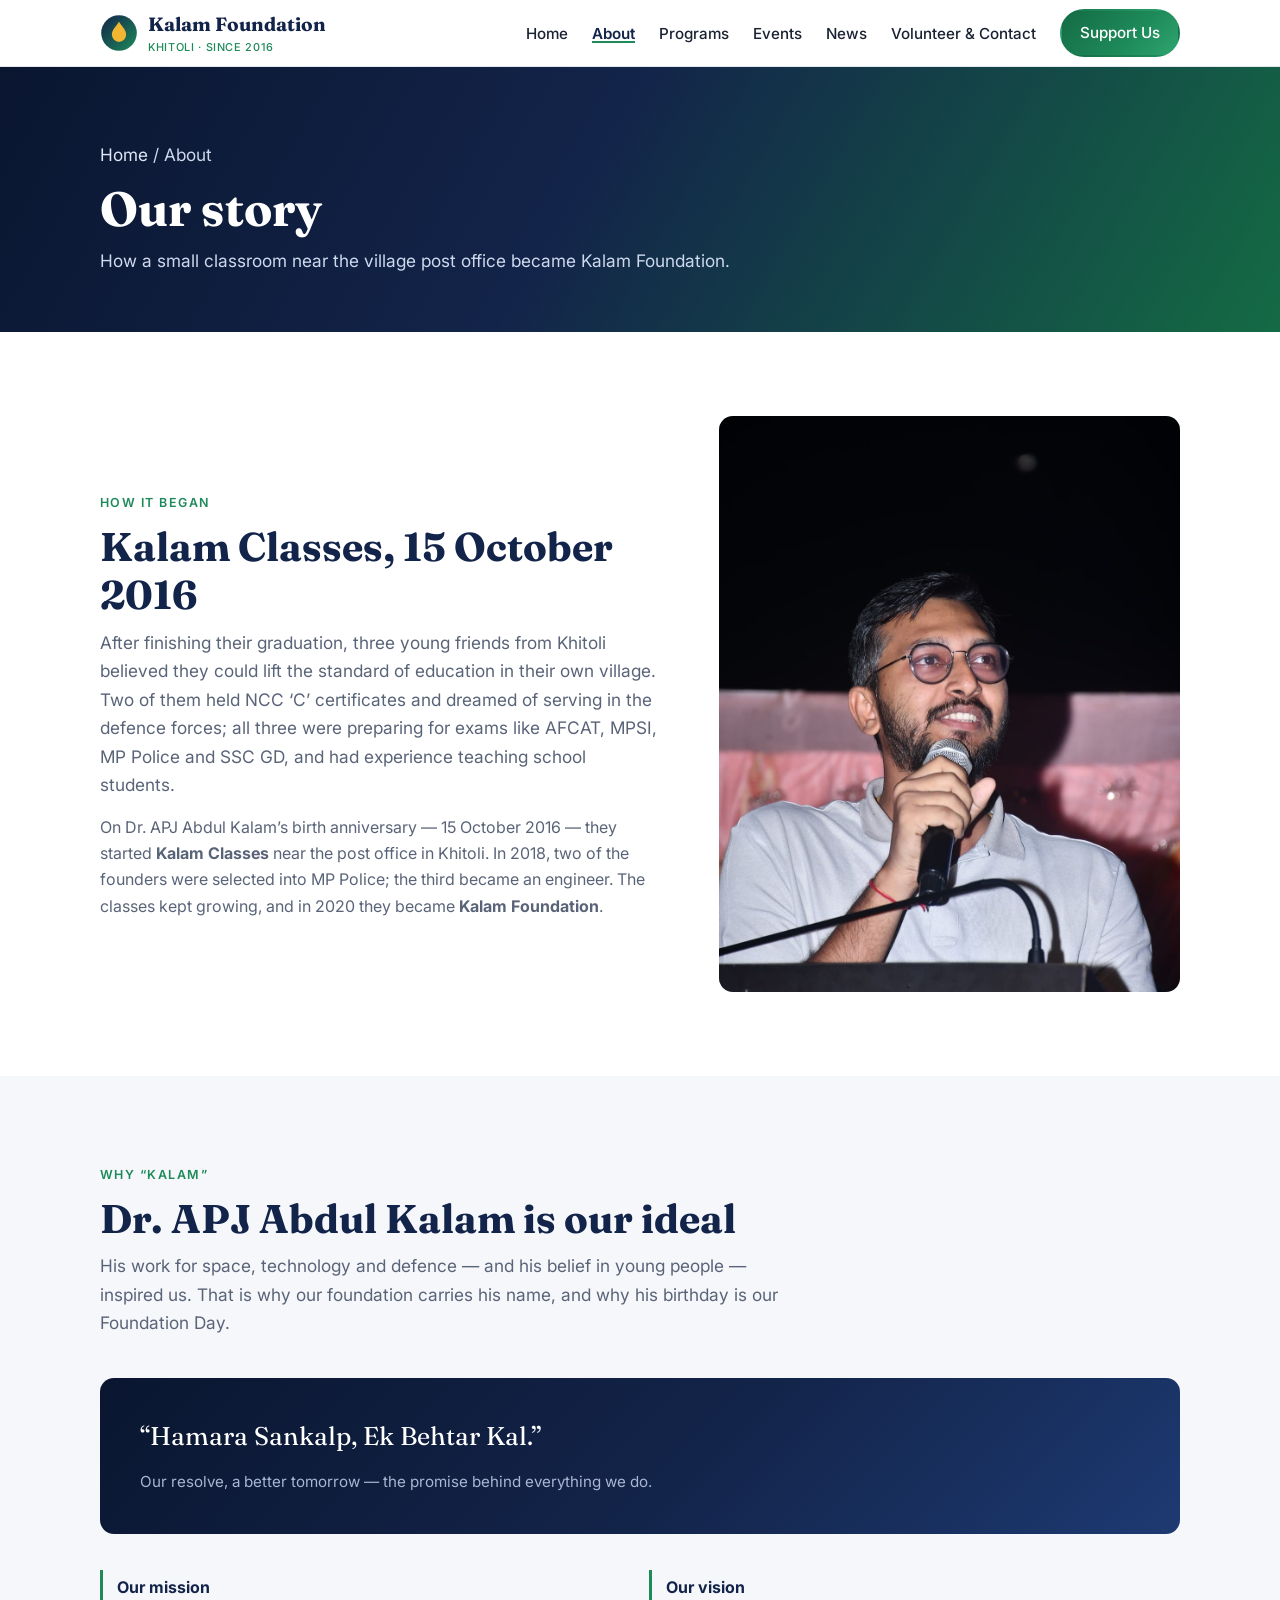
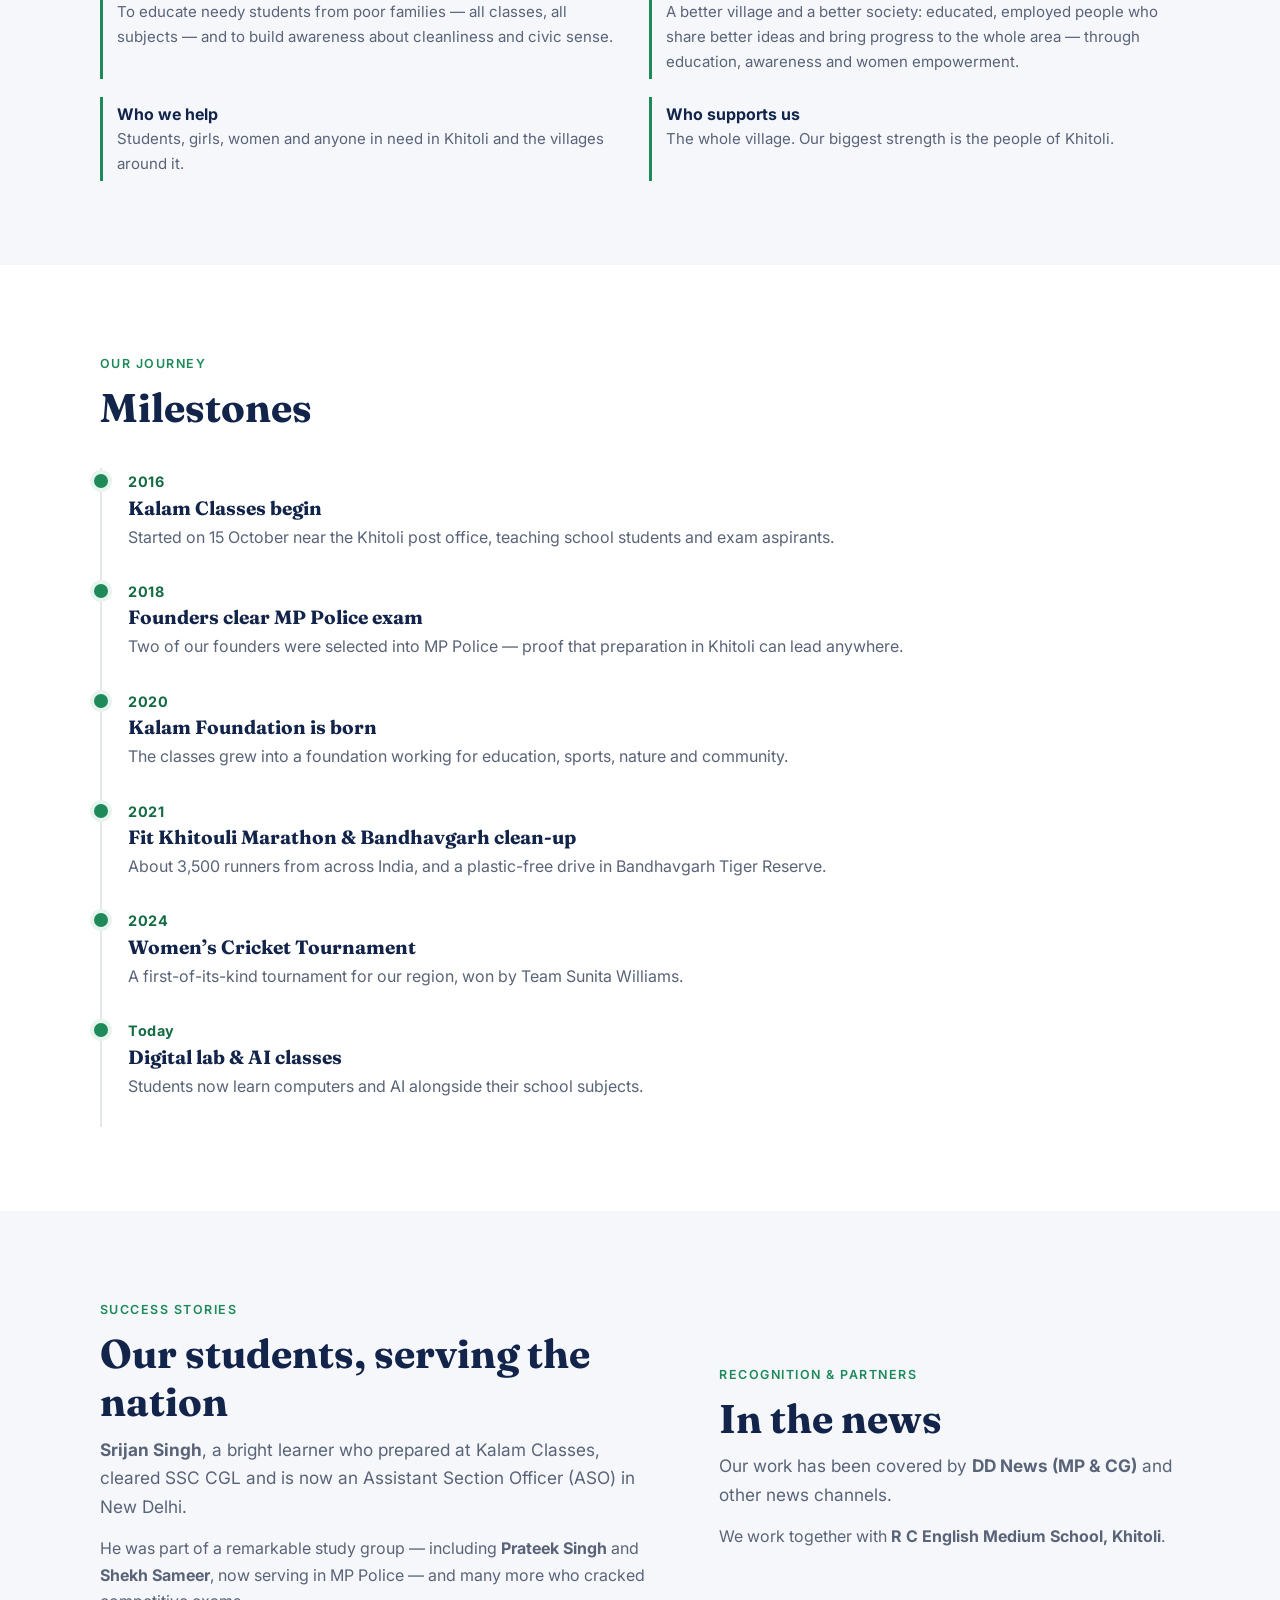
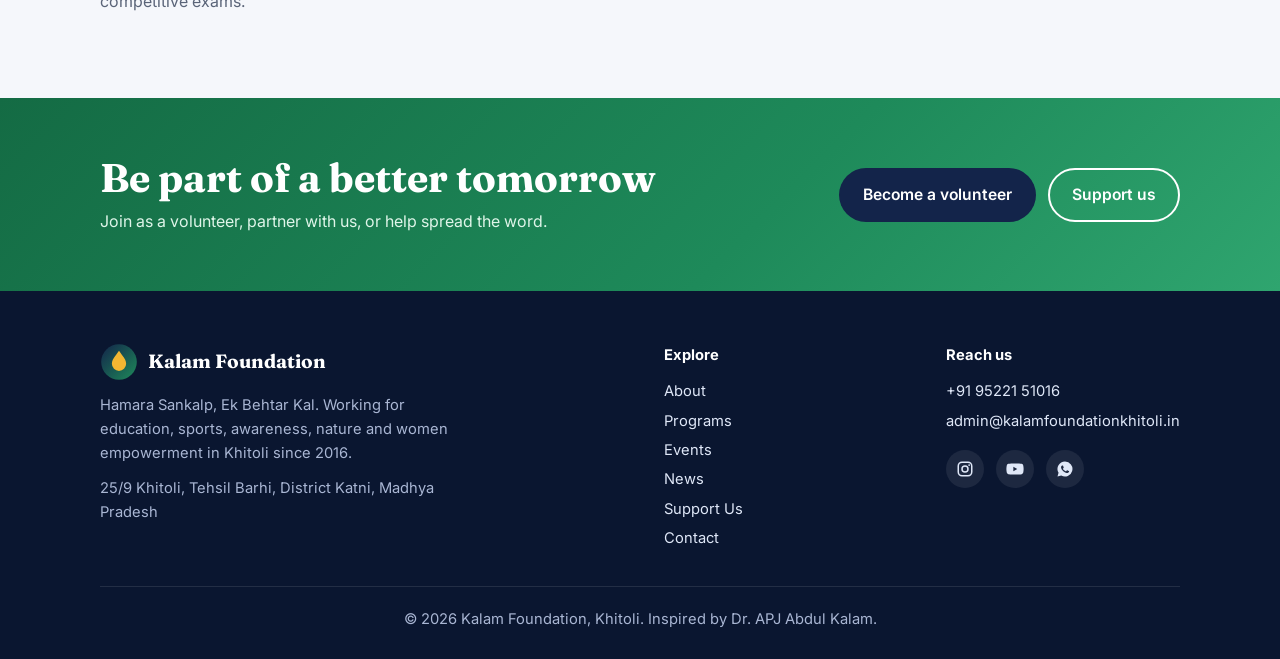
==== commit bfffea06: "Add files via upload" ====
--- a/about.html
+++ b/about.html
@@ -26,6 +26,7 @@
       <li><a href="about.html" data-page="about">About</a></li>
       <li><a href="programs.html" data-page="programs">Programs</a></li>
       <li><a href="events.html" data-page="events">Events</a></li>
+      <li><a href="news.html" data-page="news">News</a></li>
       <li><a href="contact.html" data-page="contact">Volunteer &amp; Contact</a></li>
       <li><a href="support.html" class="btn btn-primary">Support Us</a></li>
     </ul>
@@ -123,7 +124,7 @@
       </div>
       <div>
         <strong style="color:#fff">Explore</strong>
-        <p style="margin-top:10px;line-height:2"><a href="about.html">About</a><br><a href="programs.html">Programs</a><br><a href="events.html">Events</a><br><a href="support.html">Support Us</a><br><a href="contact.html">Contact</a></p>
+        <p style="margin-top:10px;line-height:2"><a href="about.html">About</a><br><a href="programs.html">Programs</a><br><a href="events.html">Events</a><br><a href="news.html">News</a><br><a href="support.html">Support Us</a><br><a href="contact.html">Contact</a></p>
       </div>
       <div>
         <strong style="color:#fff">Reach us</strong>
--- a/style.css
+++ b/style.css
@@ -51,7 +51,7 @@
 .burger span{display:block;width:24px;height:2px;background:var(--ink);margin:5px 0}
 
 /* Home hero */
-.hero{background:var(--grad-navy);color:#fff;padding:92px 0 0;position:relative;overflow:hidden}
+.hero{background:var(--grad-navy);color:#fff;padding:72px 0 0;position:relative;overflow:hidden}
 .hero::before{content:"";position:absolute;right:-140px;top:-140px;width:460px;height:460px;border-radius:50%;background:radial-gradient(circle,rgba(46,165,111,.45),transparent 70%)}
 .hero::after{content:"";position:absolute;left:-120px;bottom:-160px;width:380px;height:380px;border-radius:50%;background:radial-gradient(circle,rgba(242,182,50,.18),transparent 70%)}
 .hero .wrap{position:relative;z-index:1}
@@ -171,7 +171,7 @@
 .copyright{border-top:1px solid rgba(255,255,255,.1);margin-top:32px;padding-top:20px;text-align:center}
 
 /* Slider */
-.ks-section{padding:48px 20px 0}
+.ks-section{padding:24px 20px}
 .ks{position:relative;max-width:1120px;margin:0 auto;border-radius:16px;overflow:hidden;aspect-ratio:16/7;background:#dfe6f3;touch-action:pan-y}
 .ks-track{display:flex;height:100%;transition:transform .6s ease}
 .ks-slide{flex:0 0 100%;height:100%;position:relative;margin:0}
@@ -204,9 +204,37 @@
   .cards,.events,.highlights,.ways,.past,form{grid-template-columns:1fr}
   .gallery{grid-template-columns:1fr 1fr}
   .pillars{grid-template-columns:1fr}
-  .ks-section{padding:32px 16px 0}
+  .ks-section{padding:16px 16px}
   .ks{aspect-ratio:4/3;border-radius:12px}
   .ks-btn{width:36px;height:36px;font-size:15px}
   .ks-slide figcaption{padding:40px 16px 36px}
   .quote{padding:28px}
 }
+
+/* Slider inside the home banner */
+.hero p{margin-bottom:26px}
+.hero .hero-ks{margin:0 0 30px;box-shadow:0 18px 40px rgba(0,0,0,.35);border:1px solid rgba(255,255,255,.15)}
+@media (max-width:760px){.hero .hero-ks{aspect-ratio:4/3;border-radius:12px}}
+
+/* News */
+.news-grid{display:grid;grid-template-columns:repeat(3,1fr);gap:22px;margin-top:36px}
+.news-card{display:flex;flex-direction:column;background:#fff;border:1px solid var(--line);border-radius:var(--radius);overflow:hidden;text-decoration:none;color:inherit;transition:.2s}
+.news-card:hover{transform:translateY(-4px);box-shadow:0 14px 32px rgba(19,36,74,.1)}
+.news-card img,.news-noimg{width:100%;aspect-ratio:16/10;object-fit:cover;display:block;background:var(--grad-mix)}
+.news-body{padding:20px 22px 22px;display:flex;flex-direction:column;flex:1}
+.news-body time{font-size:.8rem;font-weight:600;color:var(--green);letter-spacing:.04em;text-transform:uppercase}
+.news-body h3{margin:6px 0 8px;font-size:1.15rem}
+.news-body p{color:var(--muted);font-size:.94rem;flex:1}
+.news-body .more{margin-top:14px}
+.post{max-width:760px}
+.post-img{width:100%;border-radius:var(--radius);margin-bottom:28px;aspect-ratio:16/9;object-fit:cover}
+.post-body{font-size:1.06rem;line-height:1.8}
+.post-body p,.post-body ul,.post-body ol{margin:0 0 1.1em}
+.post-body ul,.post-body ol{padding-left:1.4em}
+.post-body h2{font-size:1.6rem;margin:1.4em 0 .5em}
+.post-body h3{margin:1.2em 0 .4em}
+.post-body img{border-radius:10px;margin:1em 0}
+.post-body a{color:var(--green-dk)}
+@media (max-width:900px){.news-grid{grid-template-columns:1fr 1fr}}
+@media (max-width:760px){.news-grid{grid-template-columns:1fr}}
+@media (min-width:821px) and (max-width:1060px){.menu{gap:14px}.menu a{font-size:.86rem}.menu .btn{padding:8px 14px}}
